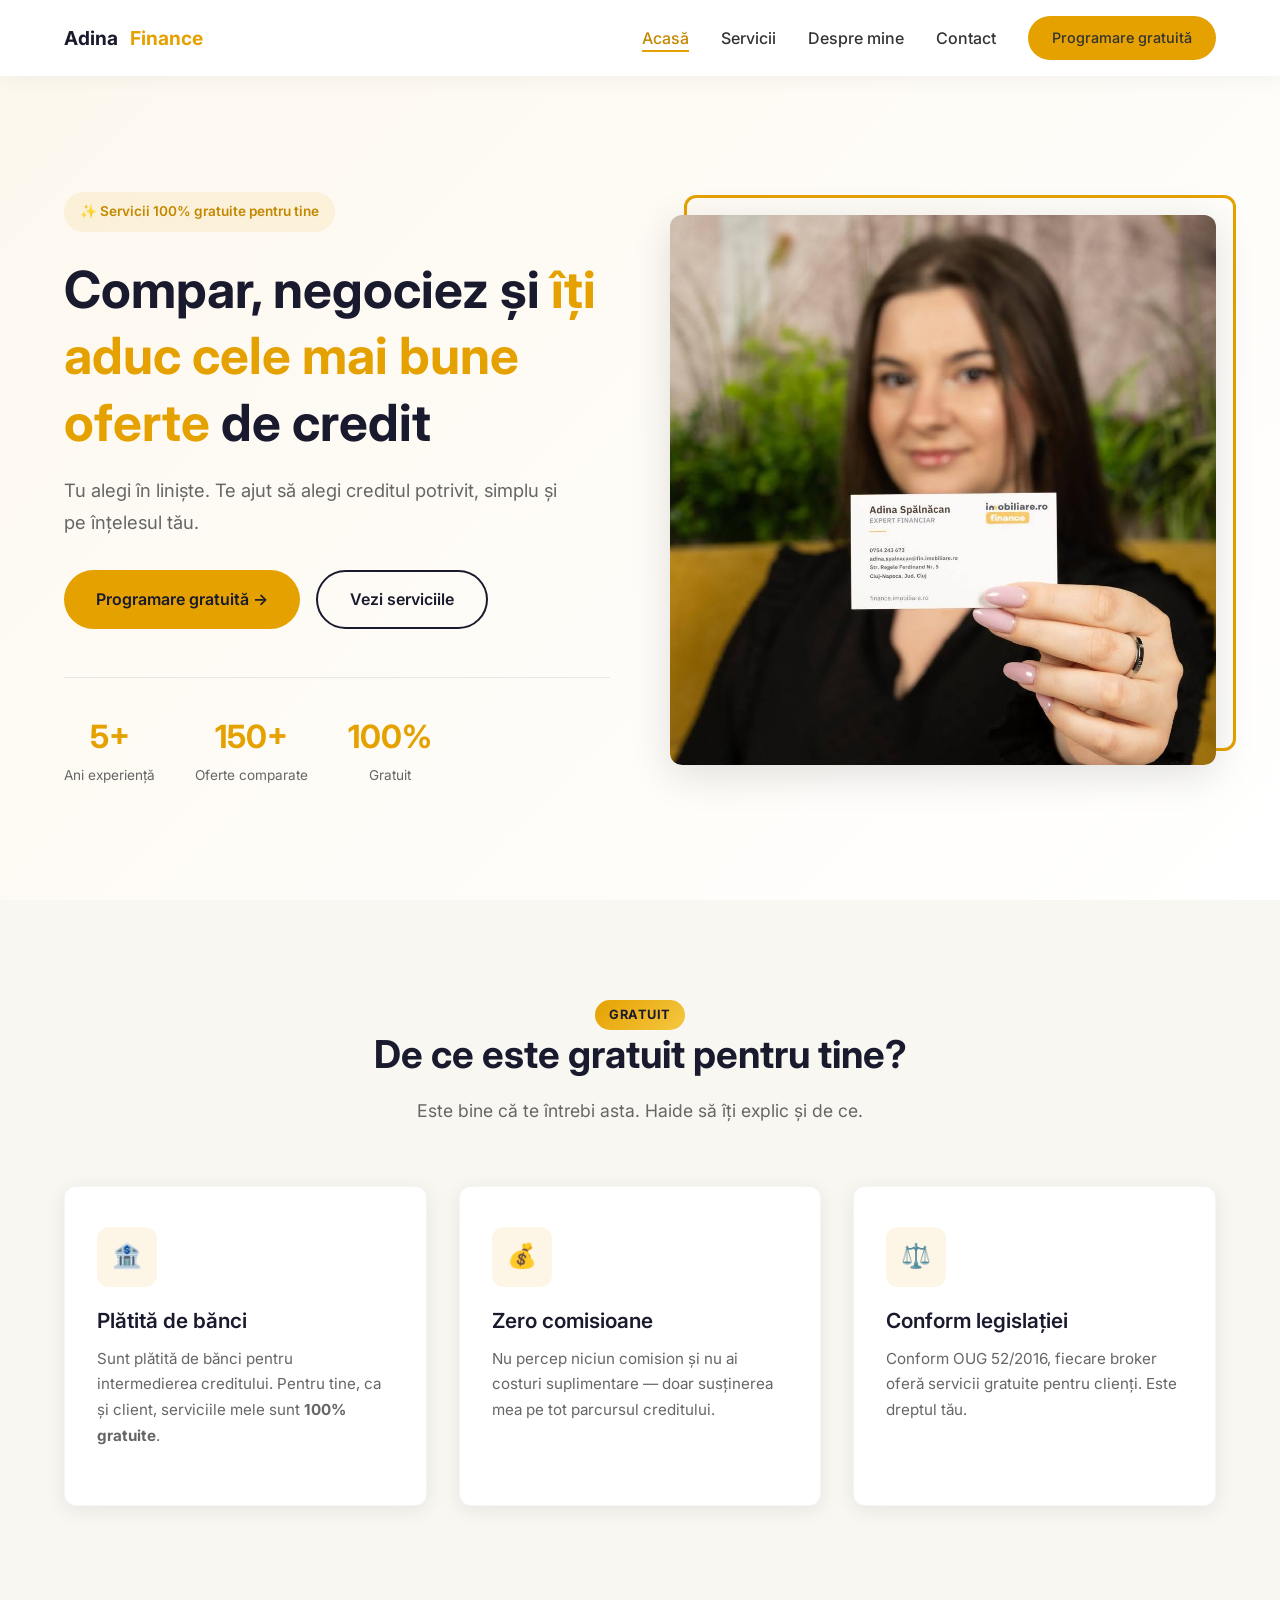
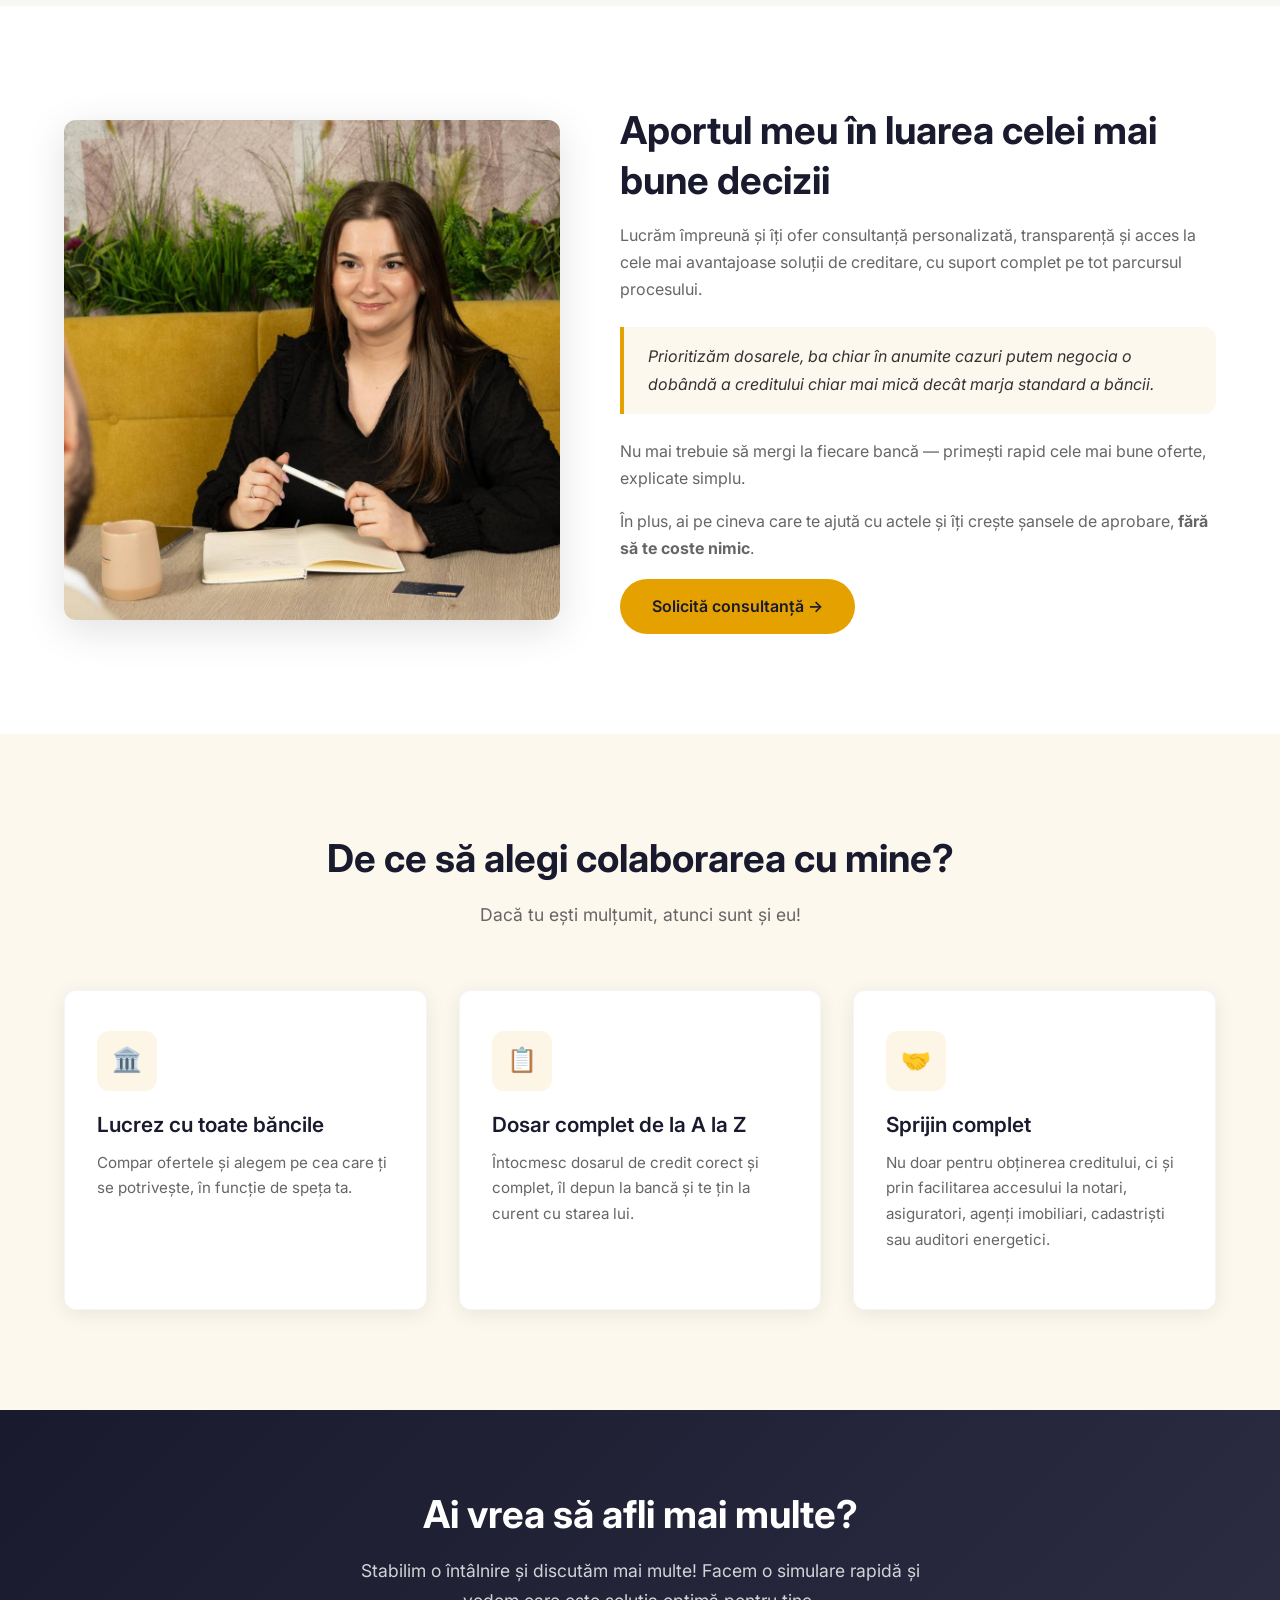
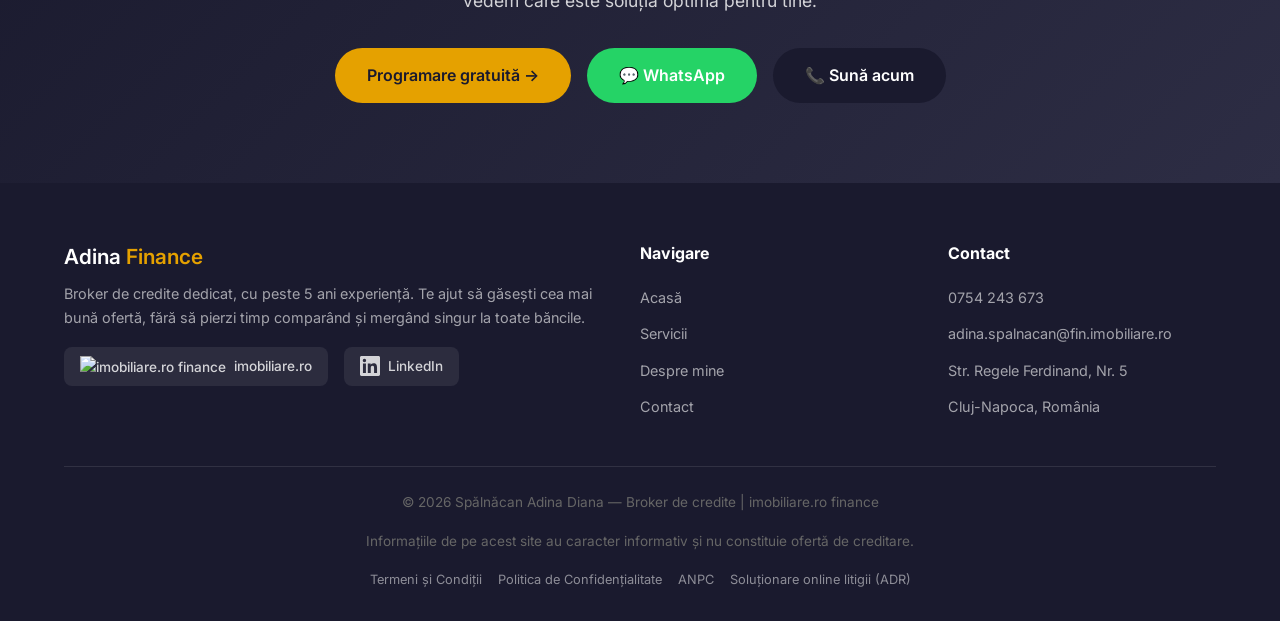
==== index.html @ 86a1103a "Add legal pages, LinkedIn/imobiliare links, ANPC accreditation, update titles" ====
<!DOCTYPE html>
<html lang="ro">
<head>
  <meta charset="UTF-8">
  <meta name="viewport" content="width=device-width, initial-scale=1.0">
  <title>Spălnăcan Adina Diana - Broker Credite</title>
  <meta name="description" content="Broker de credite dedicat în Cluj-Napoca. Compar, negociez și îți aduc cele mai bune oferte de credit - servicii 100% gratuite pentru tine.">
  <link rel="preconnect" href="https://fonts.googleapis.com">
  <link rel="preconnect" href="https://fonts.gstatic.com" crossorigin>
  <link href="https://fonts.googleapis.com/css2?family=Inter:wght@400;500;600;700&display=swap" rel="stylesheet">
  <link rel="stylesheet" href="css/styles.css">
</head>
<body>

  <!-- NAVIGATION -->
  <nav class="navbar">
    <div class="container">
      <a href="index.html" class="nav-logo">
        Adina <span class="logo-accent">Finance</span>
      </a>
      <ul class="nav-links">
        <li><a href="index.html" class="active">Acasă</a></li>
        <li><a href="servicii.html">Servicii</a></li>
        <li><a href="despre.html">Despre mine</a></li>
        <li><a href="contact.html">Contact</a></li>
        <li><a href="contact.html" class="btn btn-primary nav-cta">Programare gratuită</a></li>
      </ul>
      <div class="mobile-toggle" id="mobileToggle">
        <span></span>
        <span></span>
        <span></span>
      </div>
    </div>
  </nav>

  <!-- HERO -->
  <section class="hero">
    <div class="container">
      <div class="hero-content">
        <span class="hero-badge">✨ Servicii 100% gratuite pentru tine</span>
        <h1 class="hero-title">Compar, negociez și <span class="accent">îți aduc cele mai bune oferte</span> de credit</h1>
        <p class="hero-subtitle">Tu alegi în liniște. Te ajut să alegi creditul potrivit, simplu și pe înțelesul tău.</p>
        <div class="hero-buttons">
          <a href="contact.html" class="btn btn-primary">Programare gratuită →</a>
          <a href="servicii.html" class="btn btn-secondary">Vezi serviciile</a>
        </div>
        <div class="hero-stats">
          <div class="stat-item">
            <div class="stat-number">5+</div>
            <div class="stat-label">Ani experiență</div>
          </div>
          <div class="stat-item">
            <div class="stat-number">150+</div>
            <div class="stat-label">Oferte comparate</div>
          </div>
          <div class="stat-item">
            <div class="stat-number">100%</div>
            <div class="stat-label">Gratuit</div>
          </div>
        </div>
      </div>
      <div class="hero-image fade-in">
        <img src="IMG-20260504-WA0003.jpg" alt="Adina Spălnăcan - Broker de credite">
      </div>
    </div>
  </section>

  <!-- DE CE GRATUIT -->
  <section class="section section-light">
    <div class="container">
      <div class="section-header fade-in">
        <span class="free-badge">Gratuit</span>
        <h2>De ce este gratuit pentru tine?</h2>
        <p>Este bine că te întrebi asta. Haide să îți explic și de ce.</p>
      </div>
      <div class="features-grid">
        <div class="feature-card fade-in">
          <div class="feature-icon">🏦</div>
          <h3>Plătită de bănci</h3>
          <p>Sunt plătită de bănci pentru intermedierea creditului. Pentru tine, ca și client, serviciile mele sunt <strong>100% gratuite</strong>.</p>
        </div>
        <div class="feature-card fade-in">
          <div class="feature-icon">💰</div>
          <h3>Zero comisioane</h3>
          <p>Nu percep niciun comision și nu ai costuri suplimentare — doar susținerea mea pe tot parcursul creditului.</p>
        </div>
        <div class="feature-card fade-in">
          <div class="feature-icon">⚖️</div>
          <h3>Conform legislației</h3>
          <p>Conform OUG 52/2016, fiecare broker oferă servicii gratuite pentru clienți. Este dreptul tău.</p>
        </div>
      </div>
    </div>
  </section>

  <!-- APORTUL MEU -->
  <section class="section">
    <div class="container">
      <div class="about-grid">
        <div class="about-image fade-in">
          <img src="IMG-20260504-WA0001.jpg" alt="Consultanță financiară personalizată">
        </div>
        <div class="about-content fade-in">
          <h2>Aportul meu în luarea celei mai bune decizii</h2>
          <p>Lucrăm împreună și îți ofer consultanță personalizată, transparență și acces la cele mai avantajoase soluții de creditare, cu suport complet pe tot parcursul procesului.</p>
          <blockquote>Prioritizăm dosarele, ba chiar în anumite cazuri putem negocia o dobândă a creditului chiar mai mică decât marja standard a băncii.</blockquote>
          <p>Nu mai trebuie să mergi la fiecare bancă — primești rapid cele mai bune oferte, explicate simplu.</p>
          <p>În plus, ai pe cineva care te ajută cu actele și îți crește șansele de aprobare, <strong>fără să te coste nimic</strong>.</p>
          <a href="contact.html" class="btn btn-primary">Solicită consultanță →</a>
        </div>
      </div>
    </div>
  </section>

  <!-- DE CE SĂ MĂ ALEGI -->
  <section class="section section-warm">
    <div class="container">
      <div class="section-header fade-in">
        <h2>De ce să alegi colaborarea cu mine?</h2>
        <p>Dacă tu ești mulțumit, atunci sunt și eu!</p>
      </div>
      <div class="features-grid">
        <div class="feature-card fade-in">
          <div class="feature-icon">🏛️</div>
          <h3>Lucrez cu toate băncile</h3>
          <p>Compar ofertele și alegem pe cea care ți se potrivește, în funcție de speța ta.</p>
        </div>
        <div class="feature-card fade-in">
          <div class="feature-icon">📋</div>
          <h3>Dosar complet de la A la Z</h3>
          <p>Întocmesc dosarul de credit corect și complet, îl depun la bancă și te țin la curent cu starea lui.</p>
        </div>
        <div class="feature-card fade-in">
          <div class="feature-icon">🤝</div>
          <h3>Sprijin complet</h3>
          <p>Nu doar pentru obținerea creditului, ci și prin facilitarea accesului la notari, asiguratori, agenți imobiliari, cadastriști sau auditori energetici.</p>
        </div>
      </div>
    </div>
  </section>

  <!-- CTA -->
  <section class="cta-section">
    <div class="container fade-in">
      <h2>Ai vrea să afli mai multe?</h2>
      <p>Stabilim o întâlnire și discutăm mai multe! Facem o simulare rapidă și vedem care este soluția optimă pentru tine.</p>
      <div class="cta-buttons">
        <a href="contact.html" class="btn btn-primary">Programare gratuită →</a>
        <a href="https://wa.me/40754243673" target="_blank" class="btn btn-whatsapp">💬 WhatsApp</a>
        <a href="tel:+40754243673" class="btn btn-phone">📞 Sună acum</a>
      </div>
    </div>
  </section>

  <!-- FOOTER -->
  <footer class="footer">
    <div class="container">
      <div class="footer-grid">
        <div class="footer-brand">
          <h3>Adina <span class="accent">Finance</span></h3>
          <p>Broker de credite dedicat, cu peste 5 ani experiență. Te ajut să găsești cea mai bună ofertă, fără să pierzi timp comparând și mergând singur la toate băncile.</p>
          <div class="footer-social">
            <a href="https://finance.imobiliare.ro/broker/adina-spalnacan" target="_blank" rel="noopener">
              <img src="https://finance.imobiliare.ro/favicon.ico" alt="imobiliare.ro finance"> imobiliare.ro
            </a>
            <a href="https://www.linkedin.com/in/adina-sp%C4%83ln%C4%83can-6b1149241/" target="_blank" rel="noopener">
              <svg width="20" height="20" viewBox="0 0 24 24" fill="currentColor"><path d="M20.447 20.452h-3.554v-5.569c0-1.328-.027-3.037-1.852-3.037-1.853 0-2.136 1.445-2.136 2.939v5.667H9.351V9h3.414v1.561h.046c.477-.9 1.637-1.85 3.37-1.85 3.601 0 4.267 2.37 4.267 5.455v6.286zM5.337 7.433a2.062 2.062 0 01-2.063-2.065 2.064 2.064 0 112.063 2.065zm1.782 13.019H3.555V9h3.564v11.452zM22.225 0H1.771C.792 0 0 .774 0 1.729v20.542C0 23.227.792 24 1.771 24h20.451C23.2 24 24 23.227 24 22.271V1.729C24 .774 23.2 0 22.222 0h.003z"/></svg>
              LinkedIn
            </a>
          </div>
        </div>
        <div class="footer-links">
          <h4>Navigare</h4>
          <a href="index.html">Acasă</a>
          <a href="servicii.html">Servicii</a>
          <a href="despre.html">Despre mine</a>
          <a href="contact.html">Contact</a>
        </div>
        <div class="footer-links">
          <h4>Contact</h4>
          <a href="tel:+40754243673">0754 243 673</a>
          <a href="mailto:adina.spalnacan@fin.imobiliare.ro">adina.spalnacan@fin.imobiliare.ro</a>
          <a>Str. Regele Ferdinand, Nr. 5</a>
          <a>Cluj-Napoca, România</a>
        </div>
      </div>
      <div class="footer-bottom">
        <p>© 2026 Spălnăcan Adina Diana — Broker de credite | imobiliare.ro finance</p>
        <p style="margin-top: 4px;">Informațiile de pe acest site au caracter informativ și nu constituie ofertă de creditare.</p>
        <div class="footer-legal">
          <a href="termeni-si-conditii.html">Termeni și Condiții</a>
          <a href="politica-confidentialitate.html">Politica de Confidențialitate</a>
          <a href="https://anpc.ro/" target="_blank" rel="noopener">ANPC</a>
          <a href="https://consumer-redress.ec.europa.eu/list-alternative-dispute-resolution-adr-bodies_en" target="_blank" rel="noopener">Soluționare online litigii (ADR)</a>
        </div>
      </div>
    </div>
  </footer>

  <script src="js/script.js"></script>
</body>
</html>
---- css/styles.css ----
/* ===== GLOBAL RESET & VARIABLES ===== */
:root {
  --gold: #E5A100;
  --gold-light: #F5C842;
  --gold-dark: #C48800;
  --dark: #1a1a2e;
  --dark-light: #2d2d44;
  --text: #333333;
  --text-light: #666666;
  --bg: #ffffff;
  --bg-light: #f9f7f2;
  --bg-warm: #fdf8ee;
  --shadow: 0 4px 20px rgba(0, 0, 0, 0.08);
  --shadow-lg: 0 10px 40px rgba(0, 0, 0, 0.12);
  --radius: 12px;
  --transition: all 0.3s ease;
}

* {
  margin: 0;
  padding: 0;
  box-sizing: border-box;
}

html {
  scroll-behavior: smooth;
}

body {
  font-family: 'Inter', -apple-system, BlinkMacSystemFont, 'Segoe UI', sans-serif;
  color: var(--text);
  line-height: 1.7;
  font-size: 16px;
}

img {
  max-width: 100%;
  height: auto;
  display: block;
}

a {
  text-decoration: none;
  color: inherit;
  transition: var(--transition);
}

ul {
  list-style: none;
}

.container {
  max-width: 1200px;
  margin: 0 auto;
  padding: 0 24px;
}

/* ===== TYPOGRAPHY ===== */
h1, h2, h3, h4 {
  color: var(--dark);
  line-height: 1.3;
}

h1 {
  font-size: clamp(2rem, 5vw, 3.2rem);
  font-weight: 700;
}

h2 {
  font-size: clamp(1.6rem, 4vw, 2.4rem);
  font-weight: 700;
  margin-bottom: 1rem;
}

h3 {
  font-size: 1.3rem;
  font-weight: 600;
  margin-bottom: 0.5rem;
}

p {
  margin-bottom: 1rem;
  color: var(--text-light);
}

.accent {
  color: var(--gold);
}

.highlight {
  background: linear-gradient(120deg, rgba(229, 161, 0, 0.15) 0%, rgba(229, 161, 0, 0.05) 100%);
  padding: 2px 8px;
  border-radius: 4px;
  font-weight: 600;
  color: var(--dark);
}

/* ===== BUTTONS ===== */
.btn {
  display: inline-flex;
  align-items: center;
  gap: 8px;
  padding: 14px 32px;
  border-radius: 50px;
  font-weight: 600;
  font-size: 1rem;
  cursor: pointer;
  border: none;
  transition: var(--transition);
}

.btn-primary {
  background: var(--gold);
  color: var(--dark);
}

.btn-primary:hover {
  background: var(--gold-light);
  transform: translateY(-2px);
  box-shadow: 0 8px 25px rgba(229, 161, 0, 0.35);
}

.btn-secondary {
  background: transparent;
  color: var(--dark);
  border: 2px solid var(--dark);
}

.btn-secondary:hover {
  background: var(--dark);
  color: #fff;
  transform: translateY(-2px);
}

.btn-whatsapp {
  background: #25D366;
  color: #fff;
}

.btn-whatsapp:hover {
  background: #20bd5a;
  transform: translateY(-2px);
  box-shadow: 0 8px 25px rgba(37, 211, 102, 0.35);
}

.btn-phone {
  background: var(--dark);
  color: #fff;
}

.btn-phone:hover {
  background: var(--dark-light);
  transform: translateY(-2px);
}

/* ===== NAVIGATION ===== */
.navbar {
  position: fixed;
  top: 0;
  left: 0;
  right: 0;
  z-index: 1000;
  background: rgba(255, 255, 255, 0.95);
  backdrop-filter: blur(10px);
  box-shadow: 0 2px 20px rgba(0, 0, 0, 0.05);
  padding: 16px 0;
  transition: var(--transition);
}

.navbar .container {
  display: flex;
  align-items: center;
  justify-content: space-between;
}

.nav-logo {
  display: flex;
  align-items: center;
  gap: 12px;
  font-weight: 700;
  font-size: 1.2rem;
  color: var(--dark);
}

.nav-logo .logo-accent {
  color: var(--gold);
}

.nav-links {
  display: flex;
  align-items: center;
  gap: 32px;
}

.nav-links a {
  font-weight: 500;
  color: var(--text);
  position: relative;
}

.nav-links a::after {
  content: '';
  position: absolute;
  bottom: -4px;
  left: 0;
  width: 0;
  height: 2px;
  background: var(--gold);
  transition: var(--transition);
}

.nav-links a:hover::after,
.nav-links a.active::after {
  width: 100%;
}

.nav-links a:hover,
.nav-links a.active {
  color: var(--gold-dark);
}

.nav-cta {
  padding: 10px 24px !important;
  font-size: 0.9rem !important;
}

.mobile-toggle {
  display: none;
  flex-direction: column;
  gap: 5px;
  cursor: pointer;
  padding: 5px;
}

.mobile-toggle span {
  width: 25px;
  height: 3px;
  background: var(--dark);
  border-radius: 2px;
  transition: var(--transition);
}

/* ===== HERO SECTION ===== */
.hero {
  min-height: 100vh;
  display: flex;
  align-items: center;
  padding-top: 80px;
  background: linear-gradient(135deg, var(--bg-warm) 0%, var(--bg) 100%);
  overflow: hidden;
}

.hero .container {
  display: grid;
  grid-template-columns: 1fr 1fr;
  gap: 60px;
  align-items: center;
}

.hero-content {
  padding: 40px 0;
}

.hero-badge {
  display: inline-flex;
  align-items: center;
  gap: 8px;
  background: rgba(229, 161, 0, 0.1);
  color: var(--gold-dark);
  padding: 8px 16px;
  border-radius: 50px;
  font-size: 0.85rem;
  font-weight: 600;
  margin-bottom: 24px;
}

.hero-title {
  margin-bottom: 20px;
}

.hero-subtitle {
  font-size: 1.15rem;
  color: var(--text-light);
  margin-bottom: 32px;
  max-width: 500px;
}

.hero-buttons {
  display: flex;
  gap: 16px;
  flex-wrap: wrap;
}

.hero-stats {
  display: flex;
  gap: 40px;
  margin-top: 48px;
  padding-top: 32px;
  border-top: 1px solid rgba(0, 0, 0, 0.08);
}

.stat-item {
  text-align: center;
}

.stat-number {
  font-size: 2rem;
  font-weight: 700;
  color: var(--gold);
}

.stat-label {
  font-size: 0.85rem;
  color: var(--text-light);
}

.hero-image {
  position: relative;
}

.hero-image img {
  border-radius: var(--radius);
  box-shadow: var(--shadow-lg);
  width: 100%;
  height: 550px;
  object-fit: cover;
  object-position: top;
}

.hero-image::before {
  content: '';
  position: absolute;
  top: -20px;
  right: -20px;
  width: 100%;
  height: 100%;
  border: 3px solid var(--gold);
  border-radius: var(--radius);
  z-index: -1;
}

/* ===== SECTIONS ===== */
.section {
  padding: 100px 0;
}

.section-light {
  background: var(--bg-light);
}

.section-warm {
  background: var(--bg-warm);
}

.section-header {
  text-align: center;
  max-width: 700px;
  margin: 0 auto 60px;
}

.section-header p {
  font-size: 1.1rem;
}

/* ===== FEATURES/BENEFITS GRID ===== */
.features-grid {
  display: grid;
  grid-template-columns: repeat(auto-fit, minmax(320px, 1fr));
  gap: 32px;
}

.feature-card {
  background: #fff;
  padding: 40px 32px;
  border-radius: var(--radius);
  box-shadow: var(--shadow);
  transition: var(--transition);
  border: 1px solid rgba(0, 0, 0, 0.04);
}

.feature-card:hover {
  transform: translateY(-4px);
  box-shadow: var(--shadow-lg);
}

.feature-icon {
  width: 60px;
  height: 60px;
  background: rgba(229, 161, 0, 0.1);
  border-radius: 12px;
  display: flex;
  align-items: center;
  justify-content: center;
  margin-bottom: 20px;
  font-size: 1.5rem;
}

.feature-card h3 {
  color: var(--dark);
  margin-bottom: 12px;
}

.feature-card p {
  font-size: 0.95rem;
}

/* ===== SERVICES ===== */
.service-block {
  display: grid;
  grid-template-columns: 1fr 1fr;
  gap: 60px;
  align-items: center;
  margin-bottom: 80px;
}

.service-block:nth-child(even) {
  direction: rtl;
}

.service-block:nth-child(even) > * {
  direction: ltr;
}

.service-content {
  padding: 20px 0;
}

.service-content h2 {
  position: relative;
  padding-bottom: 16px;
}

.service-content h2::after {
  content: '';
  position: absolute;
  bottom: 0;
  left: 0;
  width: 60px;
  height: 3px;
  background: var(--gold);
  border-radius: 2px;
}

.service-list {
  margin: 24px 0;
}

.service-list li {
  padding: 8px 0;
  padding-left: 28px;
  position: relative;
  color: var(--text-light);
}

.service-list li::before {
  content: '✓';
  position: absolute;
  left: 0;
  color: var(--gold);
  font-weight: 700;
}

.service-image img {
  border-radius: var(--radius);
  box-shadow: var(--shadow);
  width: 100%;
  height: 400px;
  object-fit: cover;
}

/* ===== ABOUT ===== */
.about-grid {
  display: grid;
  grid-template-columns: 1fr 1.2fr;
  gap: 60px;
  align-items: center;
}

.about-image img {
  border-radius: var(--radius);
  box-shadow: var(--shadow-lg);
  width: 100%;
  height: 500px;
  object-fit: cover;
  object-position: top;
}

.about-content blockquote {
  border-left: 4px solid var(--gold);
  padding: 16px 24px;
  margin: 24px 0;
  background: var(--bg-warm);
  border-radius: 0 var(--radius) var(--radius) 0;
  font-style: italic;
  color: var(--text);
}

/* ===== CTA SECTION ===== */
.cta-section {
  background: linear-gradient(135deg, var(--dark) 0%, var(--dark-light) 100%);
  padding: 80px 0;
  text-align: center;
  color: #fff;
}

.cta-section h2 {
  color: #fff;
  margin-bottom: 16px;
}

.cta-section p {
  color: rgba(255, 255, 255, 0.8);
  font-size: 1.1rem;
  max-width: 600px;
  margin: 0 auto 32px;
}

.cta-buttons {
  display: flex;
  gap: 16px;
  justify-content: center;
  flex-wrap: wrap;
}

/* ===== CONTACT ===== */
.contact-grid {
  display: grid;
  grid-template-columns: 1fr 1fr;
  gap: 60px;
}

.contact-form {
  background: #fff;
  padding: 40px;
  border-radius: var(--radius);
  box-shadow: var(--shadow);
}

.form-group {
  margin-bottom: 20px;
}

.form-group label {
  display: block;
  font-weight: 500;
  margin-bottom: 8px;
  color: var(--dark);
  font-size: 0.9rem;
}

.form-group input,
.form-group textarea,
.form-group select {
  width: 100%;
  padding: 14px 16px;
  border: 2px solid #e8e8e8;
  border-radius: 8px;
  font-size: 1rem;
  font-family: inherit;
  transition: var(--transition);
  background: var(--bg-light);
}

.form-group input:focus,
.form-group textarea:focus,
.form-group select:focus {
  outline: none;
  border-color: var(--gold);
  background: #fff;
  box-shadow: 0 0 0 4px rgba(229, 161, 0, 0.1);
}

.form-group textarea {
  min-height: 120px;
  resize: vertical;
}

.contact-info {
  display: flex;
  flex-direction: column;
  gap: 24px;
}

.contact-card {
  background: #fff;
  padding: 24px;
  border-radius: var(--radius);
  box-shadow: var(--shadow);
  display: flex;
  align-items: flex-start;
  gap: 16px;
}

.contact-card-icon {
  width: 48px;
  height: 48px;
  background: rgba(229, 161, 0, 0.1);
  border-radius: 10px;
  display: flex;
  align-items: center;
  justify-content: center;
  font-size: 1.2rem;
  flex-shrink: 0;
}

.contact-card h4 {
  margin-bottom: 4px;
  font-size: 1rem;
}

.contact-card p {
  font-size: 0.9rem;
  margin-bottom: 0;
}

.map-container {
  border-radius: var(--radius);
  overflow: hidden;
  box-shadow: var(--shadow);
  margin-top: 24px;
}

.map-container iframe {
  width: 100%;
  height: 250px;
  border: none;
}

/* ===== FOOTER ===== */
.footer {
  background: var(--dark);
  color: rgba(255, 255, 255, 0.7);
  padding: 60px 0 30px;
}

.footer-grid {
  display: grid;
  grid-template-columns: 2fr 1fr 1fr;
  gap: 40px;
  margin-bottom: 40px;
}

.footer-brand h3 {
  color: #fff;
  margin-bottom: 12px;
  font-size: 1.3rem;
}

.footer-brand p {
  color: rgba(255, 255, 255, 0.6);
  font-size: 0.9rem;
}

.footer-links h4 {
  color: #fff;
  margin-bottom: 16px;
  font-size: 1rem;
}

.footer-links a {
  display: block;
  padding: 6px 0;
  color: rgba(255, 255, 255, 0.6);
  font-size: 0.9rem;
}

.footer-links a:hover {
  color: var(--gold);
}

.footer-bottom {
  border-top: 1px solid rgba(255, 255, 255, 0.1);
  padding-top: 24px;
  text-align: center;
  font-size: 0.85rem;
  color: rgba(255, 255, 255, 0.5);
}

.footer-social {
  display: flex;
  gap: 16px;
  margin-top: 16px;
}

.footer-social a {
  display: inline-flex;
  align-items: center;
  gap: 8px;
  padding: 8px 16px;
  border-radius: 8px;
  background: rgba(255, 255, 255, 0.08);
  color: rgba(255, 255, 255, 0.8);
  font-size: 0.85rem;
  font-weight: 500;
  transition: var(--transition);
}

.footer-social a:hover {
  background: rgba(255, 255, 255, 0.15);
  color: #fff;
}

.footer-social img {
  height: 20px;
  width: auto;
}

.footer-legal {
  display: flex;
  gap: 16px;
  justify-content: center;
  flex-wrap: wrap;
  margin-top: 12px;
}

.footer-legal a {
  color: rgba(255, 255, 255, 0.5);
  font-size: 0.8rem;
  transition: var(--transition);
}

.footer-legal a:hover {
  color: var(--gold);
}

/* ===== LEGAL PAGES ===== */
.legal-content {
  max-width: 800px;
  margin: 0 auto;
}

.legal-content h2 {
  margin-top: 40px;
  margin-bottom: 16px;
  font-size: 1.3rem;
}

.legal-content p,
.legal-content li {
  color: var(--text-light);
  font-size: 0.95rem;
  line-height: 1.8;
}

.legal-content ul {
  padding-left: 24px;
  margin-bottom: 16px;
}

.legal-content ul li {
  list-style: disc;
  padding: 4px 0;
}

.legal-content a {
  color: var(--gold-dark);
  font-weight: 500;
}

.legal-content a:hover {
  color: var(--gold);
}

/* ===== PAGE HEADER ===== */
.page-header {
  padding: 140px 0 60px;
  background: linear-gradient(135deg, var(--bg-warm) 0%, var(--bg) 100%);
  text-align: center;
}

.page-header p {
  font-size: 1.1rem;
  max-width: 600px;
  margin: 0 auto;
}

/* ===== RESPONSIVE ===== */
@media (max-width: 992px) {
  .hero .container {
    grid-template-columns: 1fr;
    gap: 40px;
  }

  .hero-image {
    order: -1;
    max-width: 500px;
    margin: 0 auto;
  }

  .hero-image::before {
    display: none;
  }

  .service-block {
    grid-template-columns: 1fr;
    gap: 32px;
  }

  .service-block:nth-child(even) {
    direction: ltr;
  }

  .about-grid {
    grid-template-columns: 1fr;
    gap: 40px;
  }

  .contact-grid {
    grid-template-columns: 1fr;
  }

  .footer-grid {
    grid-template-columns: 1fr;
    gap: 30px;
  }
}

@media (max-width: 768px) {
  .nav-links {
    position: fixed;
    top: 0;
    right: -100%;
    width: 280px;
    height: 100vh;
    background: #fff;
    flex-direction: column;
    padding: 80px 40px;
    gap: 24px;
    box-shadow: var(--shadow-lg);
    transition: var(--transition);
  }

  .nav-links.active {
    right: 0;
  }

  .mobile-toggle {
    display: flex;
  }

  .hero-stats {
    gap: 24px;
  }

  .hero-buttons {
    flex-direction: column;
    align-items: flex-start;
  }

  .features-grid {
    grid-template-columns: 1fr;
  }

  .cta-buttons {
    flex-direction: column;
    align-items: center;
  }

  .section {
    padding: 60px 0;
  }
}

/* ===== ANIMATIONS ===== */
.fade-in {
  opacity: 0;
  transform: translateY(20px);
  transition: opacity 0.6s ease, transform 0.6s ease;
}

.fade-in.visible {
  opacity: 1;
  transform: translateY(0);
}

/* ===== FREE BADGE ===== */
.free-badge {
  display: inline-block;
  background: linear-gradient(135deg, var(--gold) 0%, var(--gold-light) 100%);
  color: var(--dark);
  padding: 4px 14px;
  border-radius: 50px;
  font-size: 0.8rem;
  font-weight: 700;
  text-transform: uppercase;
  letter-spacing: 0.5px;
}
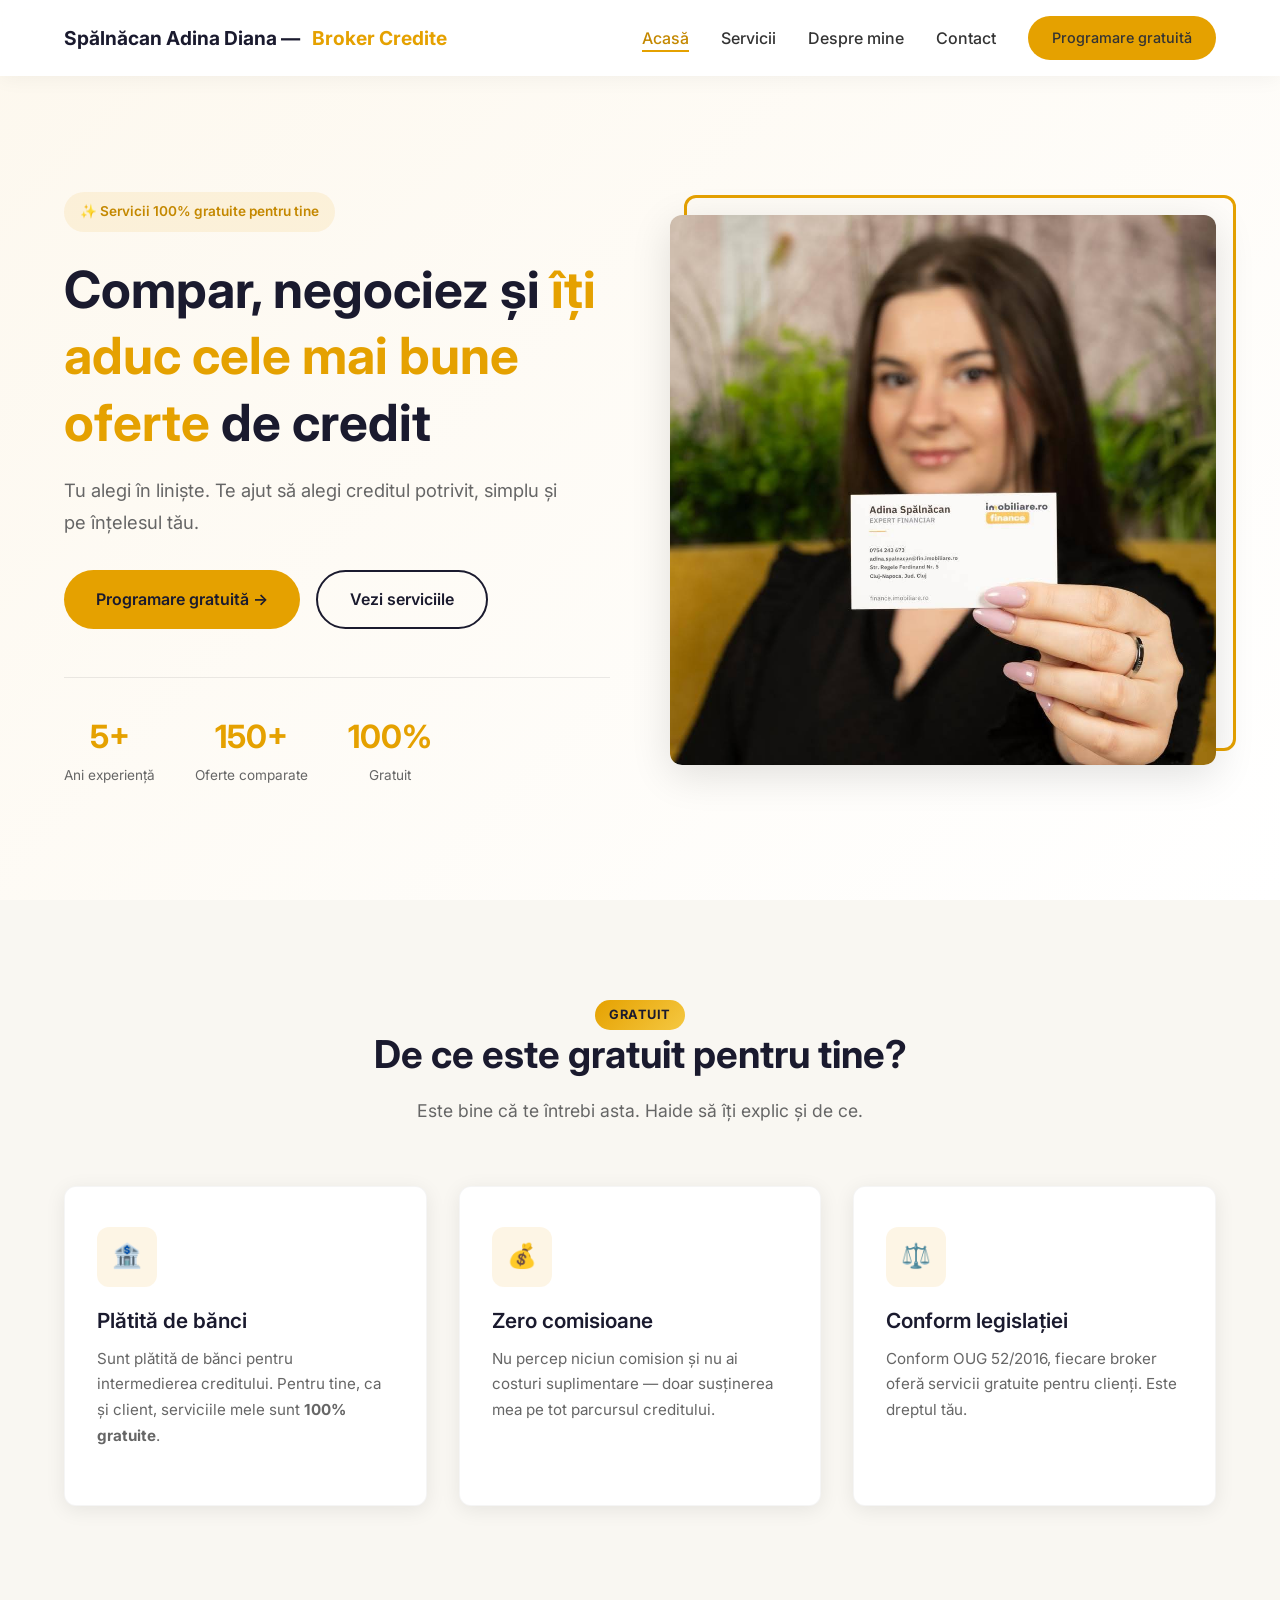
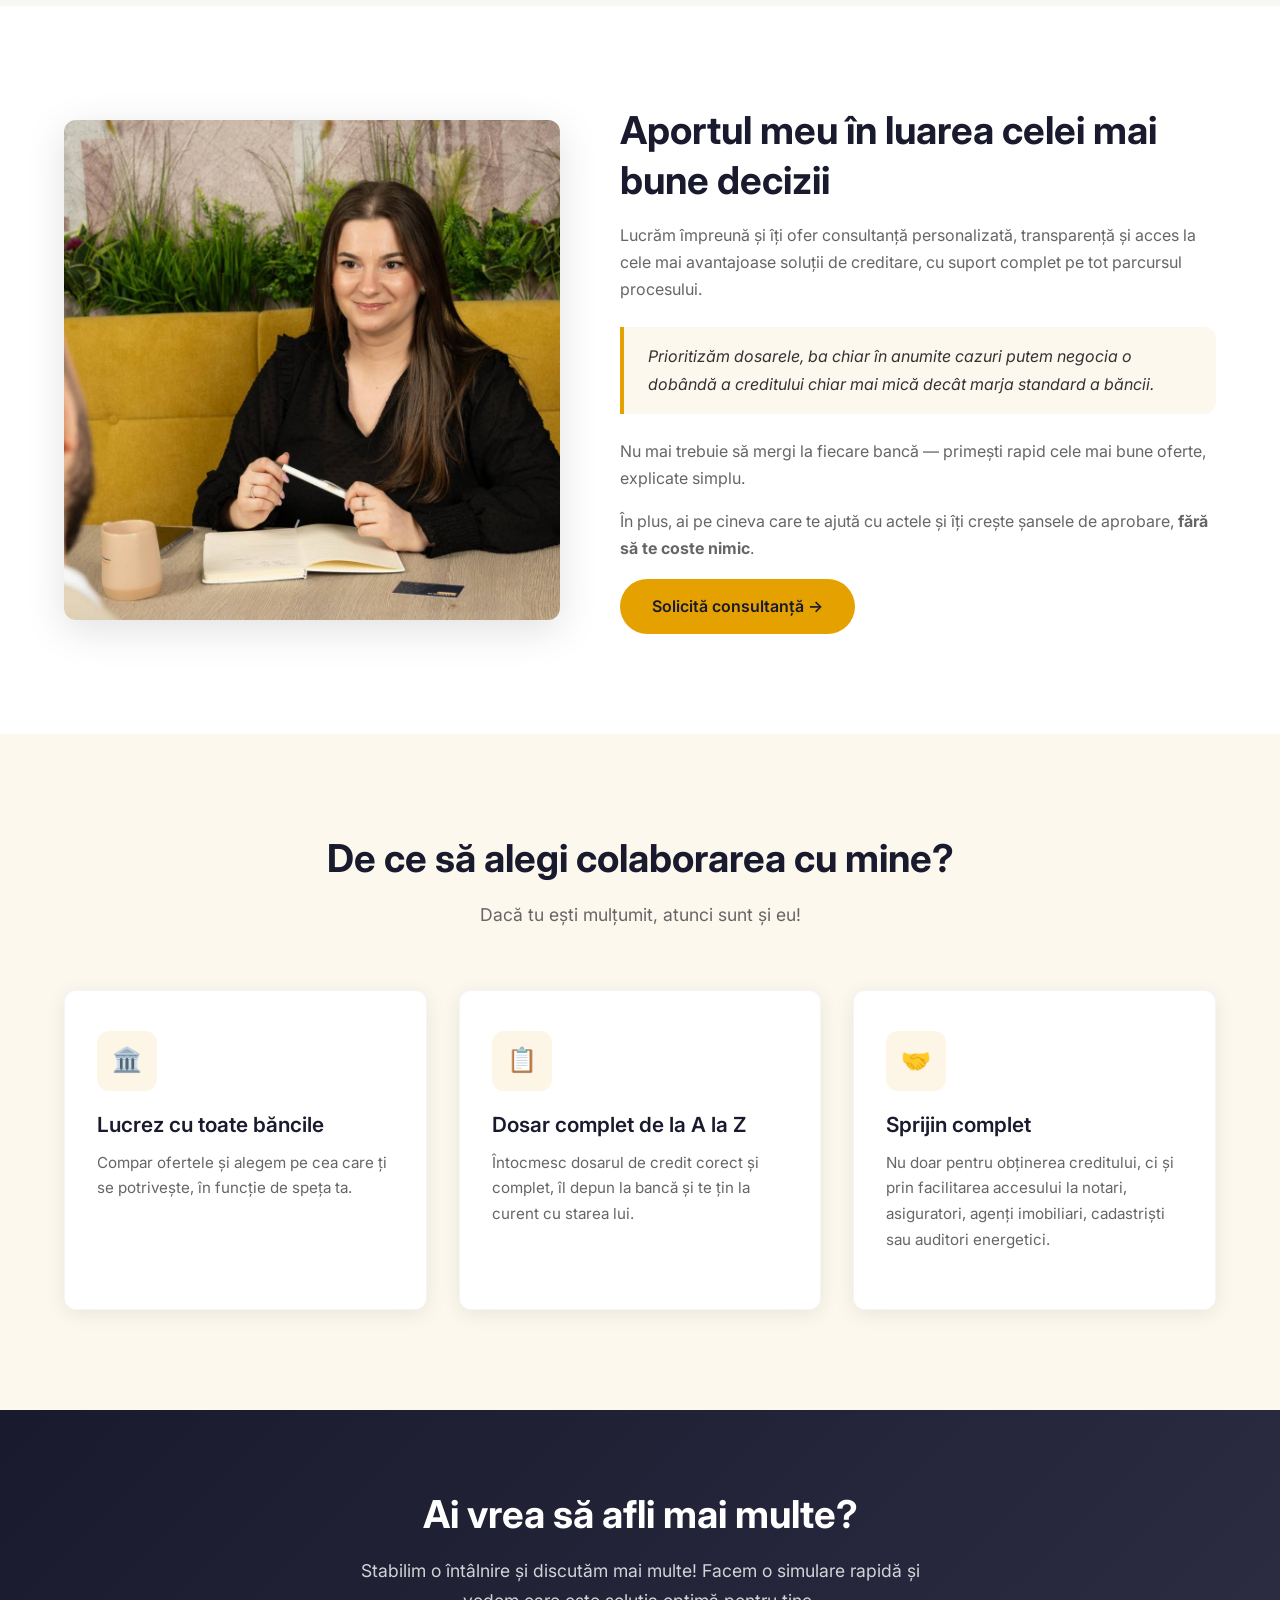
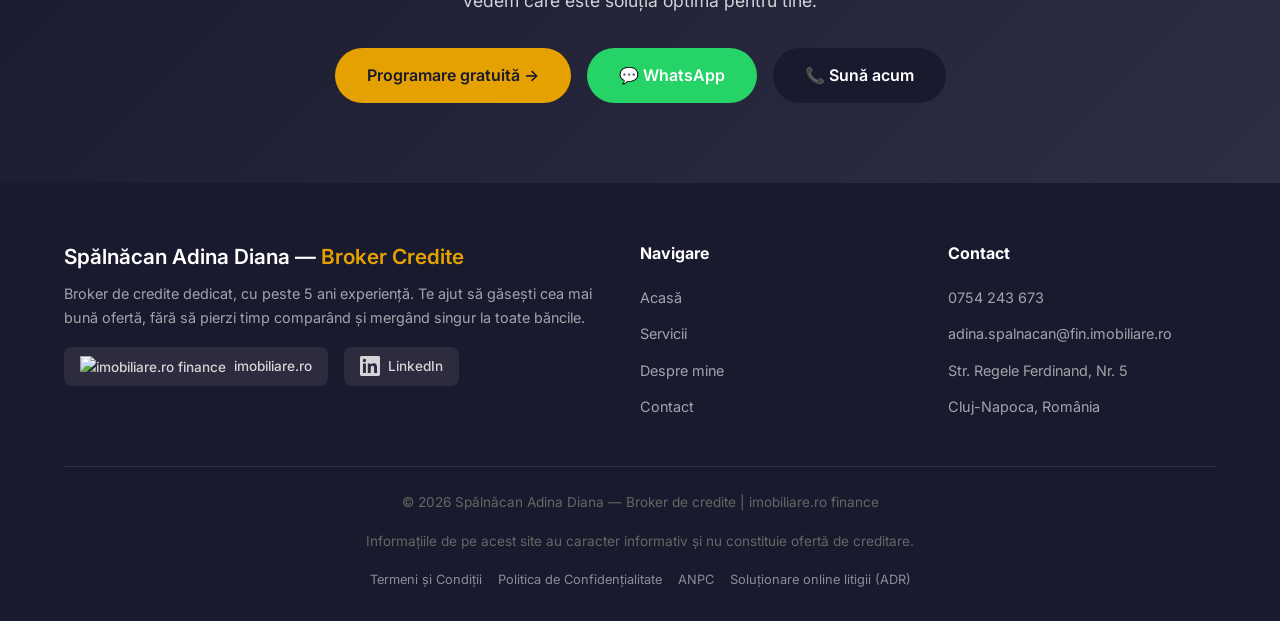
==== commit 51323fc6: "Update nav and footer brand to Spalnacan Adina Diana - Broker Credite" ====
--- a/index.html
+++ b/index.html
@@ -16,7 +16,7 @@
   <nav class="navbar">
     <div class="container">
       <a href="index.html" class="nav-logo">
-        Adina <span class="logo-accent">Finance</span>
+        Spălnăcan Adina Diana — <span class="logo-accent">Broker Credite</span>
       </a>
       <ul class="nav-links">
         <li><a href="index.html" class="active">Acasă</a></li>
@@ -157,7 +157,7 @@
     <div class="container">
       <div class="footer-grid">
         <div class="footer-brand">
-          <h3>Adina <span class="accent">Finance</span></h3>
+          <h3>Spălnăcan Adina Diana — <span class="accent">Broker Credite</span></h3>
           <p>Broker de credite dedicat, cu peste 5 ani experiență. Te ajut să găsești cea mai bună ofertă, fără să pierzi timp comparând și mergând singur la toate băncile.</p>
           <div class="footer-social">
             <a href="https://finance.imobiliare.ro/broker/adina-spalnacan" target="_blank" rel="noopener">
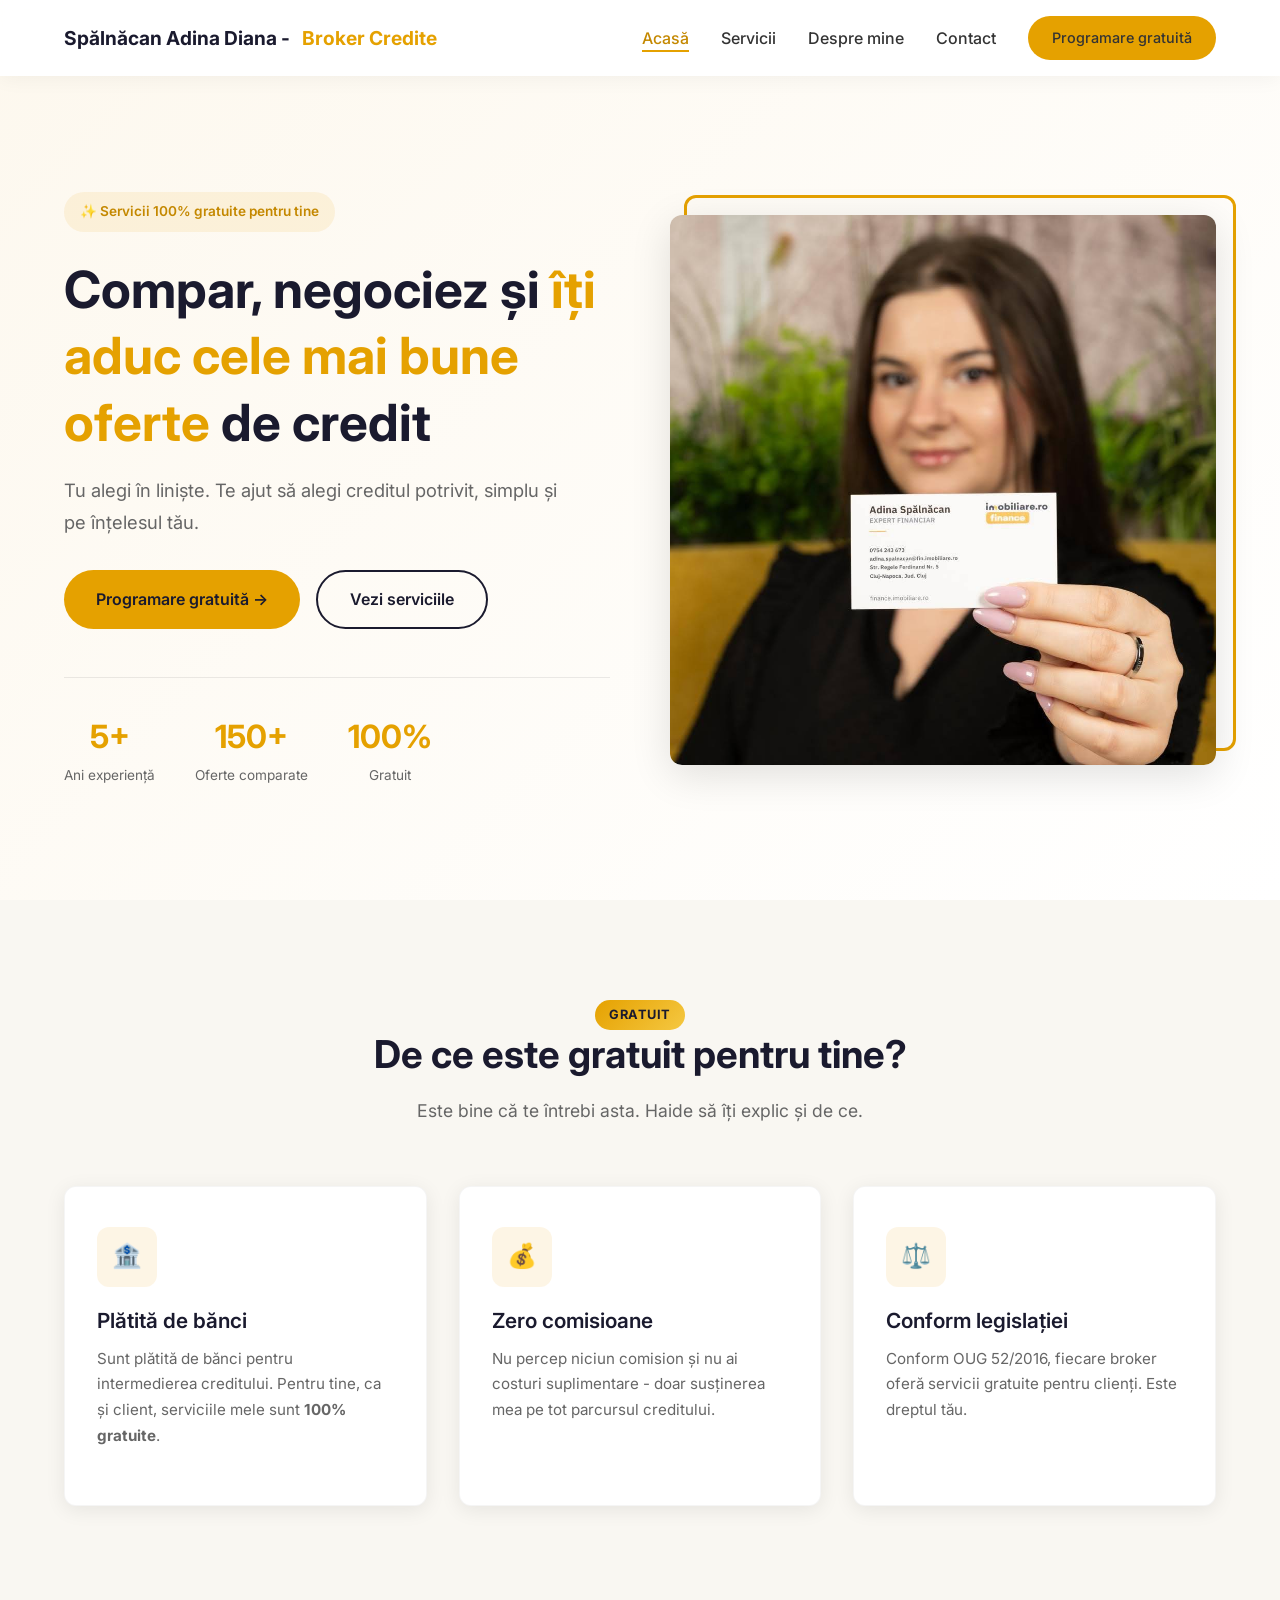
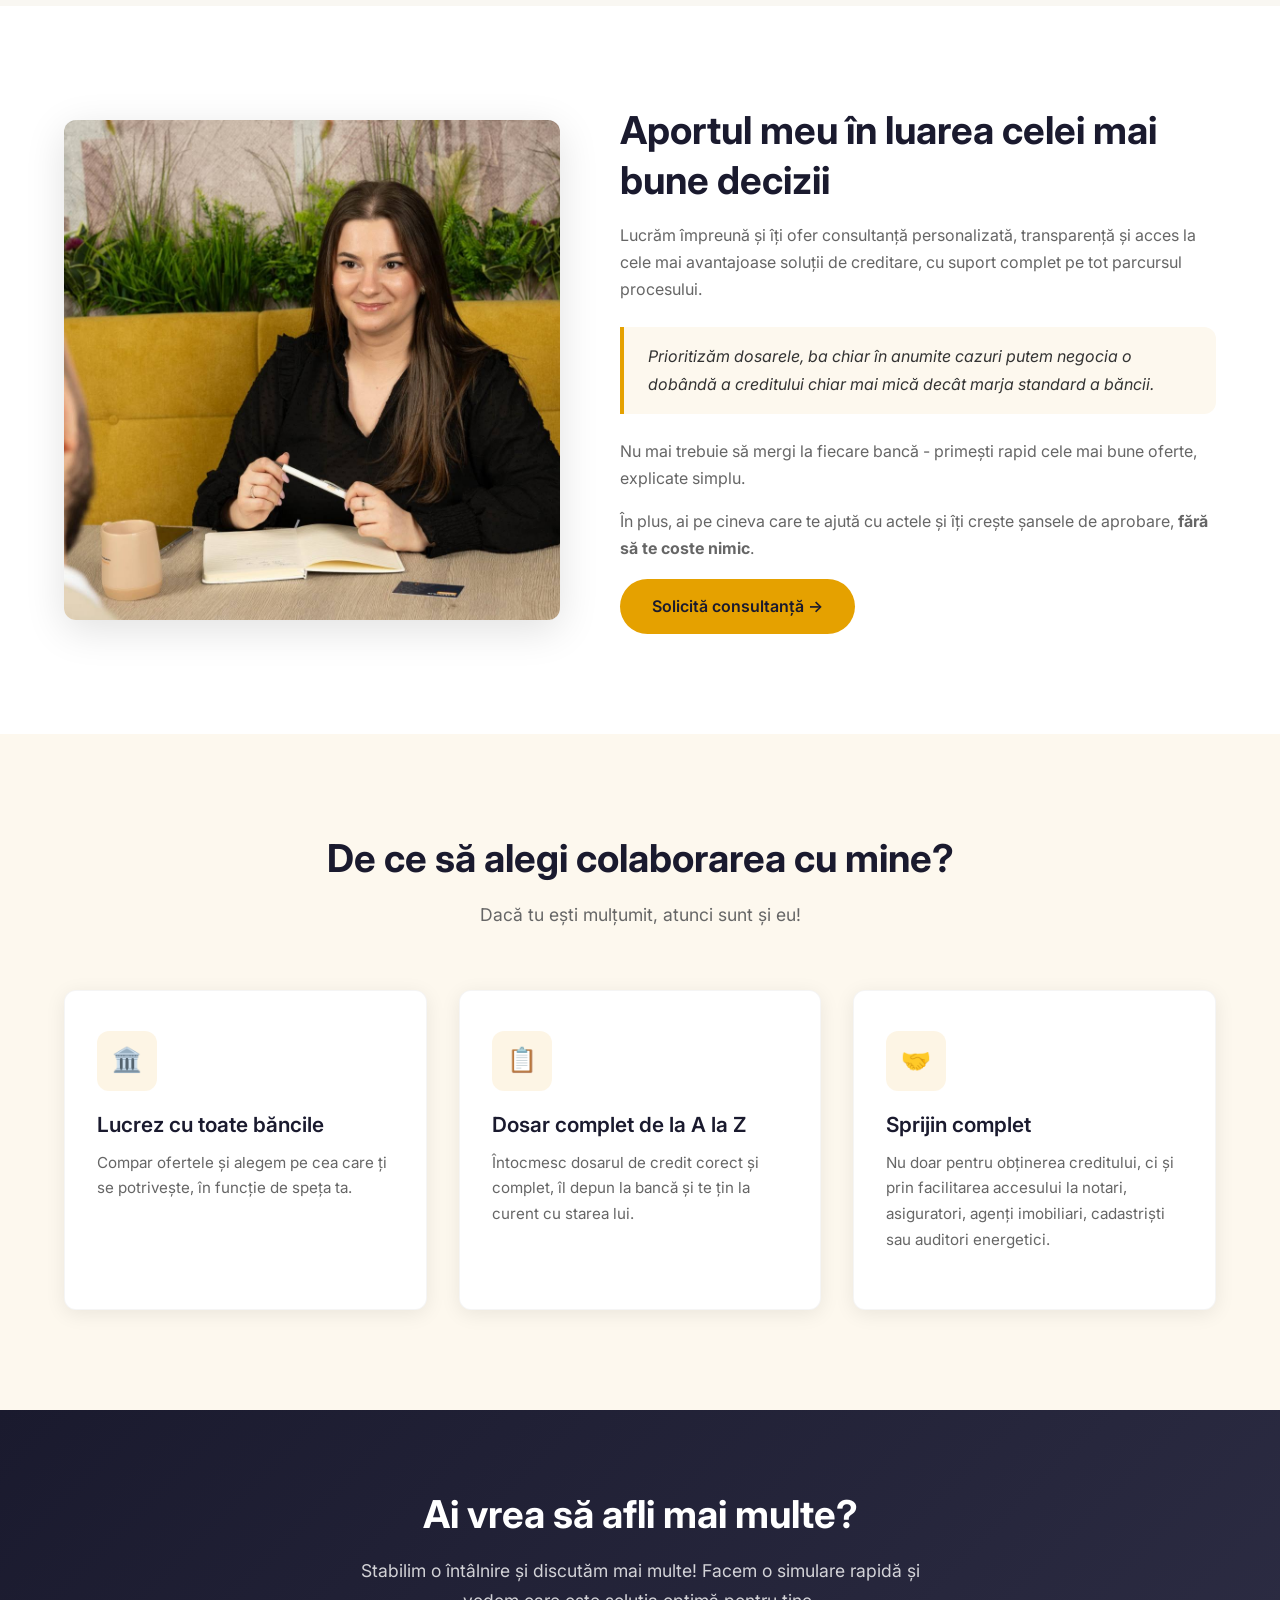
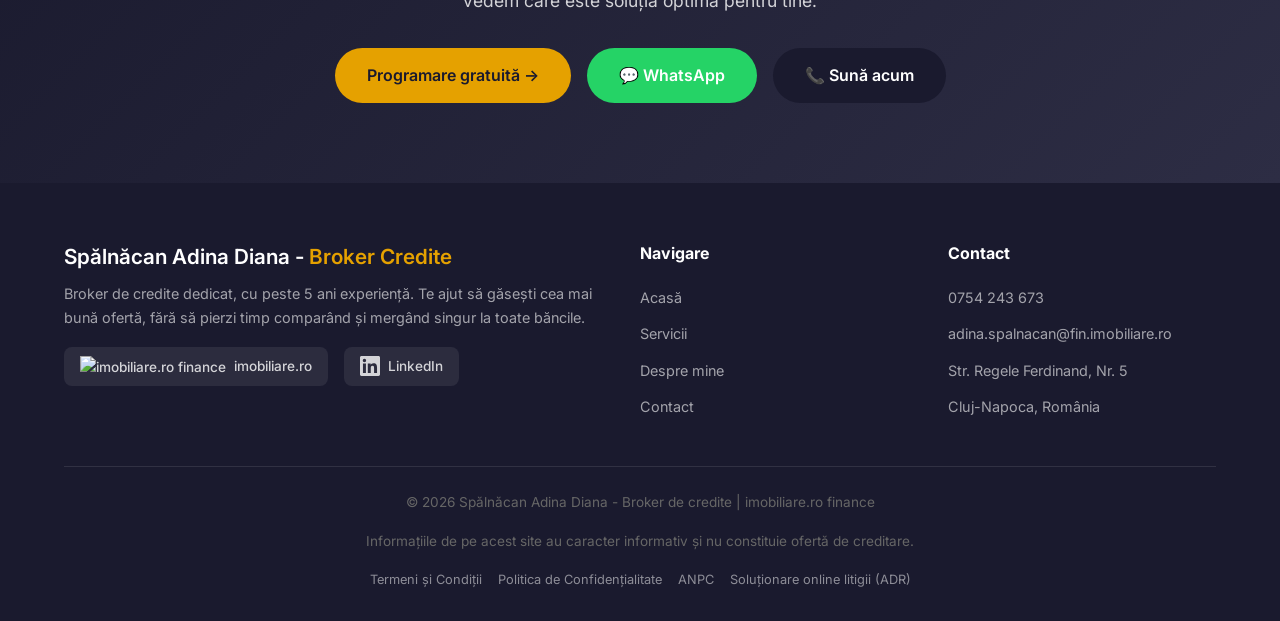
==== commit ebbbc643: "Replace em dashes with hyphens across all pages" ====
--- a/index.html
+++ b/index.html
@@ -16,7 +16,7 @@
   <nav class="navbar">
     <div class="container">
       <a href="index.html" class="nav-logo">
-        Spălnăcan Adina Diana — <span class="logo-accent">Broker Credite</span>
+        Spălnăcan Adina Diana - <span class="logo-accent">Broker Credite</span>
       </a>
       <ul class="nav-links">
         <li><a href="index.html" class="active">Acasă</a></li>
@@ -82,7 +82,7 @@
         <div class="feature-card fade-in">
           <div class="feature-icon">💰</div>
           <h3>Zero comisioane</h3>
-          <p>Nu percep niciun comision și nu ai costuri suplimentare — doar susținerea mea pe tot parcursul creditului.</p>
+          <p>Nu percep niciun comision și nu ai costuri suplimentare - doar susținerea mea pe tot parcursul creditului.</p>
         </div>
         <div class="feature-card fade-in">
           <div class="feature-icon">⚖️</div>
@@ -104,7 +104,7 @@
           <h2>Aportul meu în luarea celei mai bune decizii</h2>
           <p>Lucrăm împreună și îți ofer consultanță personalizată, transparență și acces la cele mai avantajoase soluții de creditare, cu suport complet pe tot parcursul procesului.</p>
           <blockquote>Prioritizăm dosarele, ba chiar în anumite cazuri putem negocia o dobândă a creditului chiar mai mică decât marja standard a băncii.</blockquote>
-          <p>Nu mai trebuie să mergi la fiecare bancă — primești rapid cele mai bune oferte, explicate simplu.</p>
+          <p>Nu mai trebuie să mergi la fiecare bancă - primești rapid cele mai bune oferte, explicate simplu.</p>
           <p>În plus, ai pe cineva care te ajută cu actele și îți crește șansele de aprobare, <strong>fără să te coste nimic</strong>.</p>
           <a href="contact.html" class="btn btn-primary">Solicită consultanță →</a>
         </div>
@@ -157,7 +157,7 @@
     <div class="container">
       <div class="footer-grid">
         <div class="footer-brand">
-          <h3>Spălnăcan Adina Diana — <span class="accent">Broker Credite</span></h3>
+          <h3>Spălnăcan Adina Diana - <span class="accent">Broker Credite</span></h3>
           <p>Broker de credite dedicat, cu peste 5 ani experiență. Te ajut să găsești cea mai bună ofertă, fără să pierzi timp comparând și mergând singur la toate băncile.</p>
           <div class="footer-social">
             <a href="https://finance.imobiliare.ro/broker/adina-spalnacan" target="_blank" rel="noopener">
@@ -185,7 +185,7 @@
         </div>
       </div>
       <div class="footer-bottom">
-        <p>© 2026 Spălnăcan Adina Diana — Broker de credite | imobiliare.ro finance</p>
+        <p>© 2026 Spălnăcan Adina Diana - Broker de credite | imobiliare.ro finance</p>
         <p style="margin-top: 4px;">Informațiile de pe acest site au caracter informativ și nu constituie ofertă de creditare.</p>
         <div class="footer-legal">
           <a href="termeni-si-conditii.html">Termeni și Condiții</a>
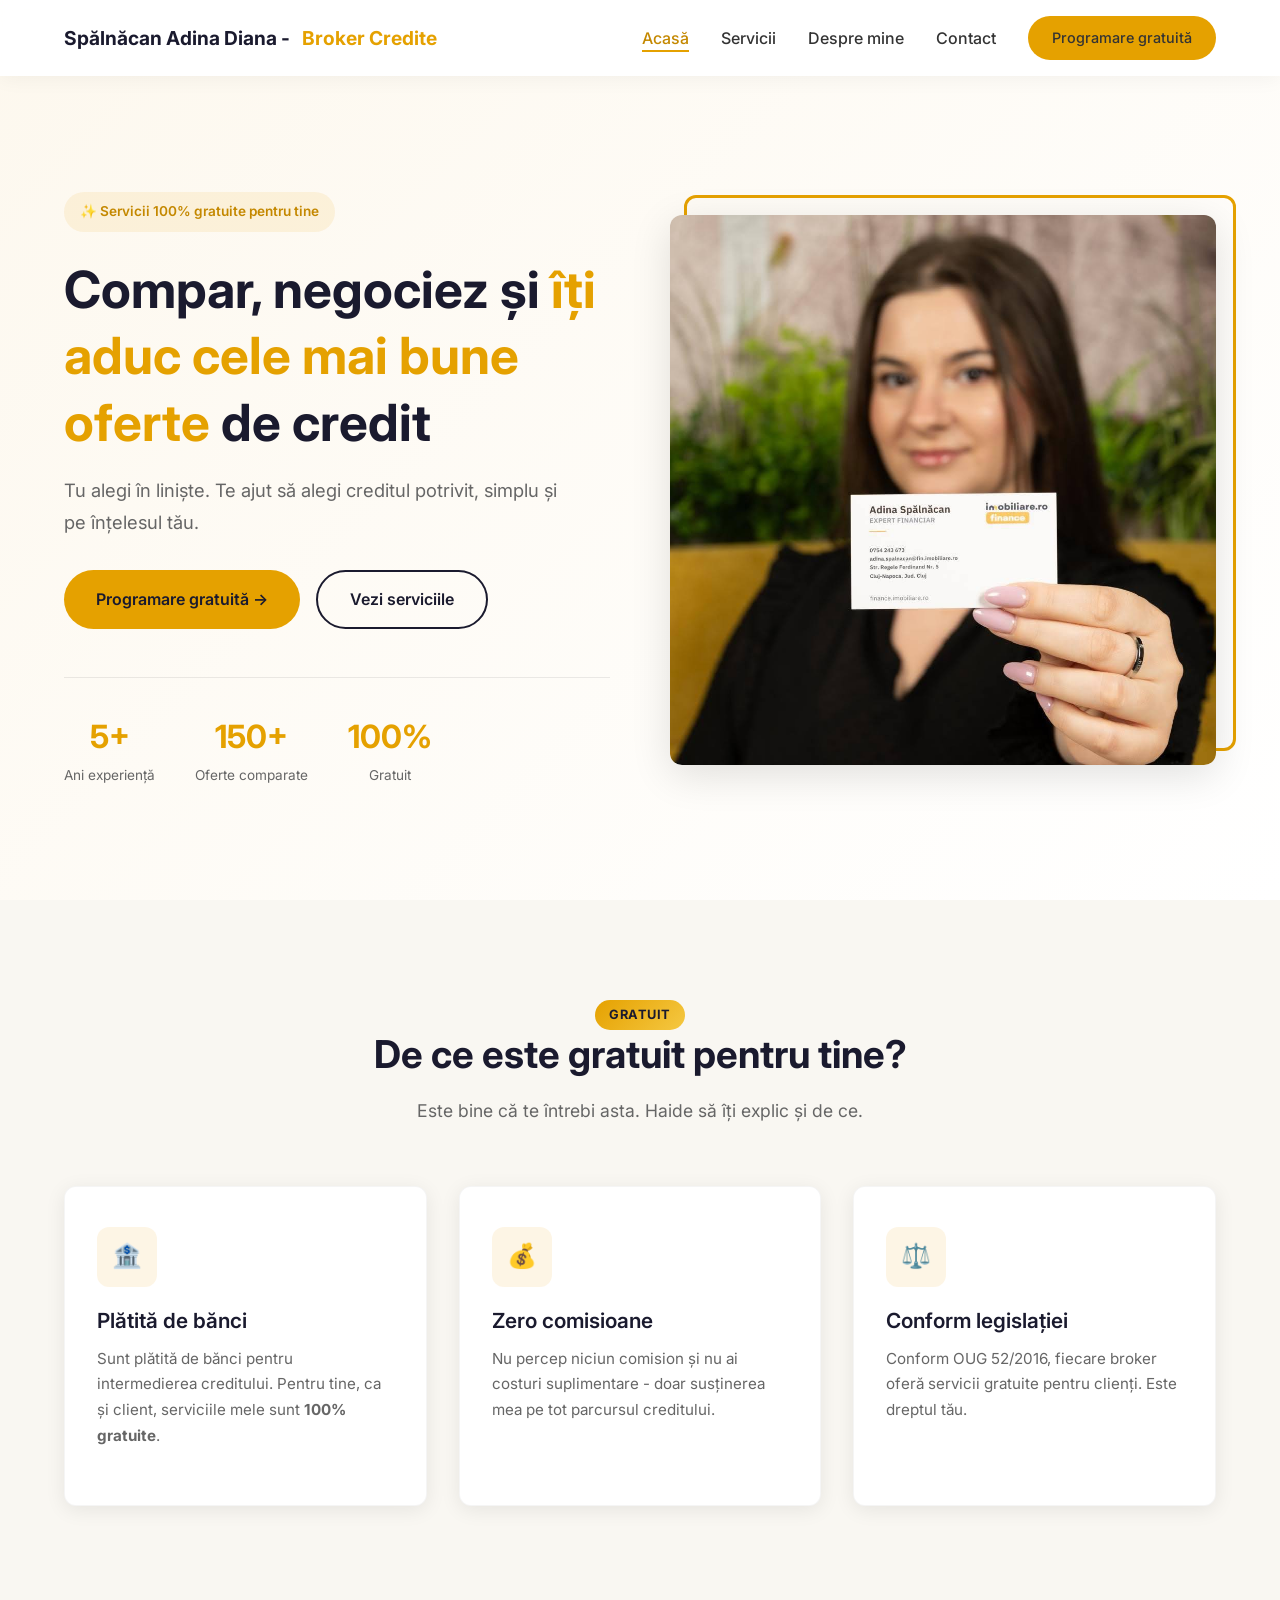
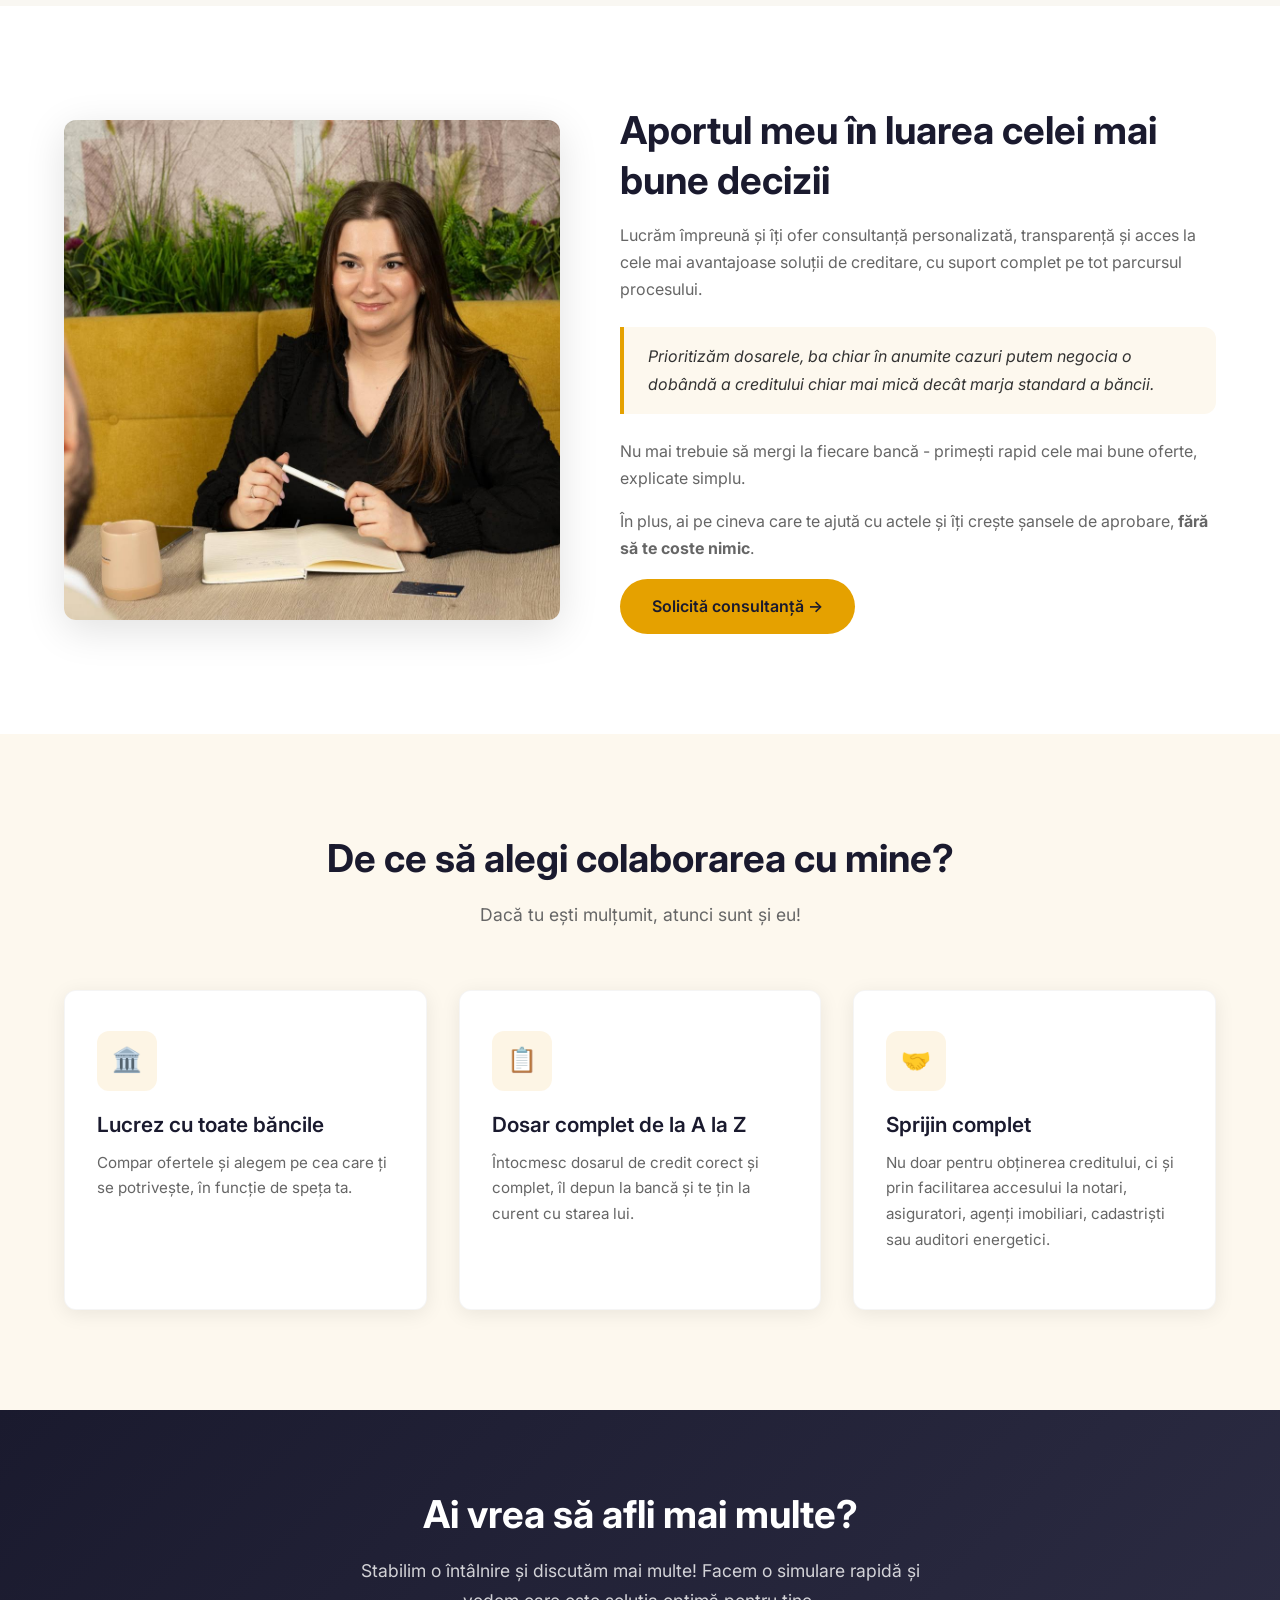
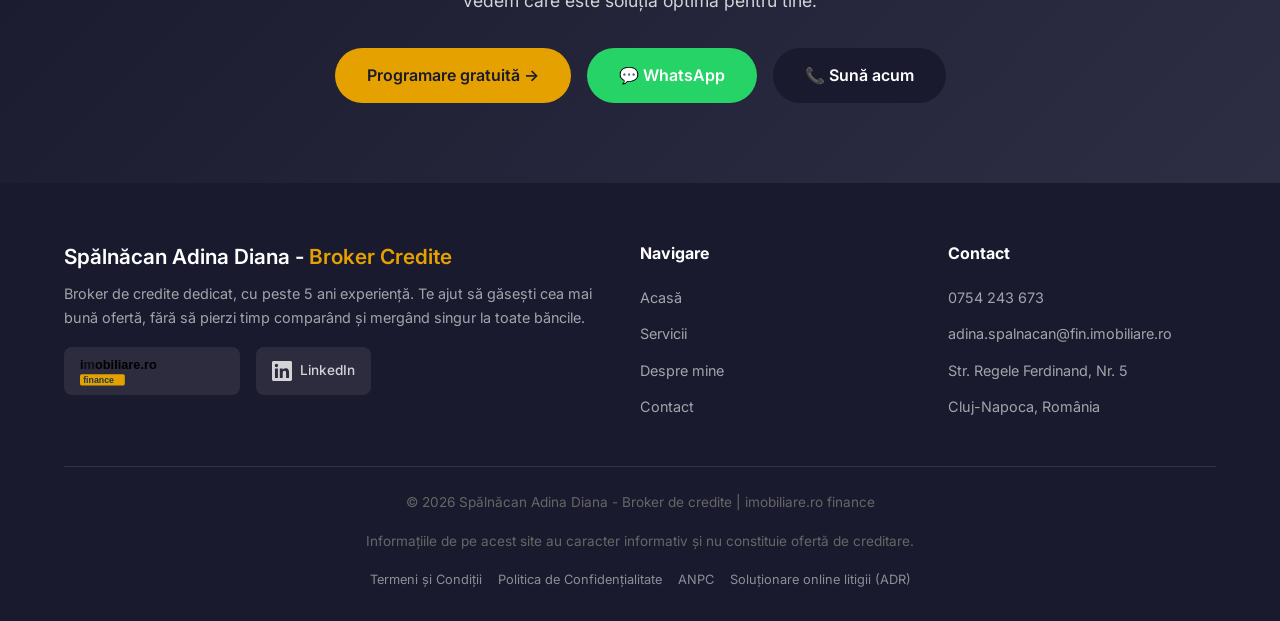
==== commit 4f411baa: "Add imobiliare.ro finance logo SVG to footer" ====
--- a/index.html
+++ b/index.html
@@ -161,7 +161,7 @@
           <p>Broker de credite dedicat, cu peste 5 ani experiență. Te ajut să găsești cea mai bună ofertă, fără să pierzi timp comparând și mergând singur la toate băncile.</p>
           <div class="footer-social">
             <a href="https://finance.imobiliare.ro/broker/adina-spalnacan" target="_blank" rel="noopener">
-              <img src="https://finance.imobiliare.ro/favicon.ico" alt="imobiliare.ro finance"> imobiliare.ro
+              <img src="img/imobiliare-finance-logo.svg" alt="imobiliare.ro finance" style="height: 32px;">
             </a>
             <a href="https://www.linkedin.com/in/adina-sp%C4%83ln%C4%83can-6b1149241/" target="_blank" rel="noopener">
               <svg width="20" height="20" viewBox="0 0 24 24" fill="currentColor"><path d="M20.447 20.452h-3.554v-5.569c0-1.328-.027-3.037-1.852-3.037-1.853 0-2.136 1.445-2.136 2.939v5.667H9.351V9h3.414v1.561h.046c.477-.9 1.637-1.85 3.37-1.85 3.601 0 4.267 2.37 4.267 5.455v6.286zM5.337 7.433a2.062 2.062 0 01-2.063-2.065 2.064 2.064 0 112.063 2.065zm1.782 13.019H3.555V9h3.564v11.452zM22.225 0H1.771C.792 0 0 .774 0 1.729v20.542C0 23.227.792 24 1.771 24h20.451C23.2 24 24 23.227 24 22.271V1.729C24 .774 23.2 0 22.222 0h.003z"/></svg>
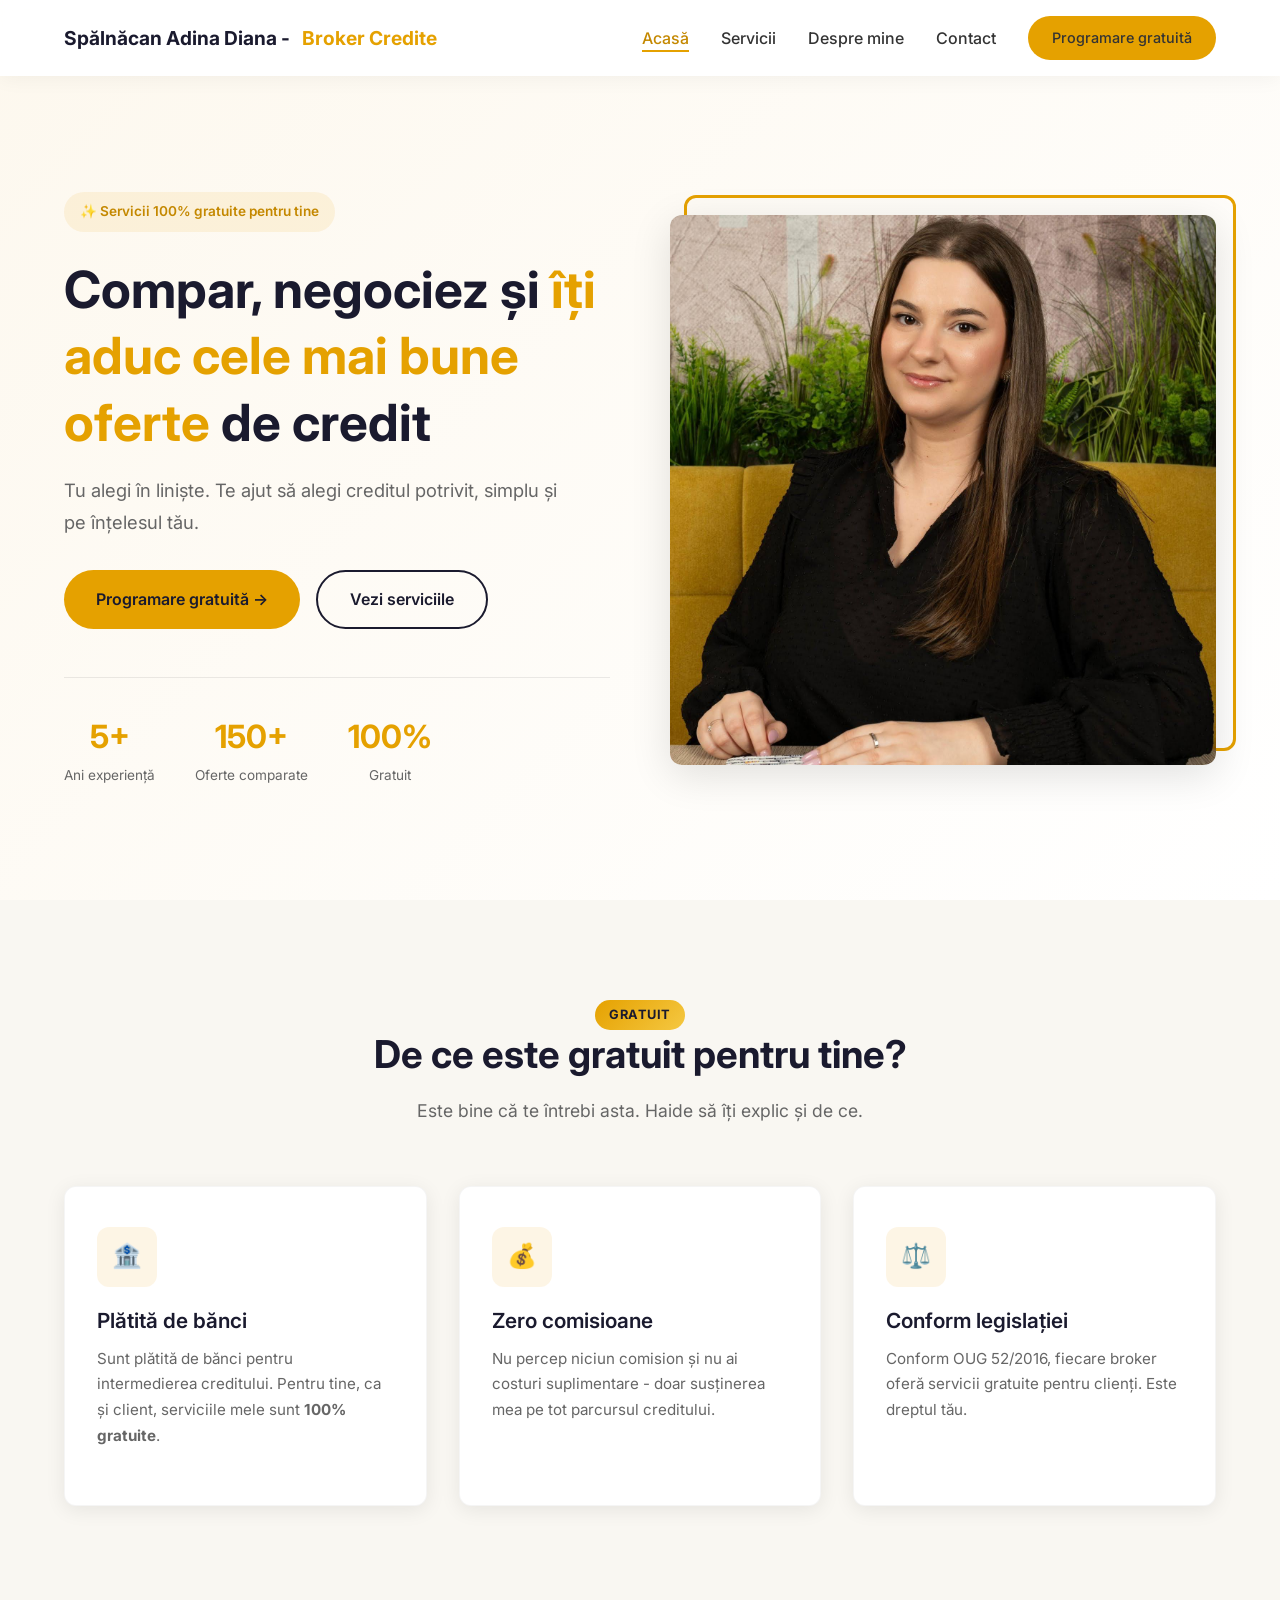
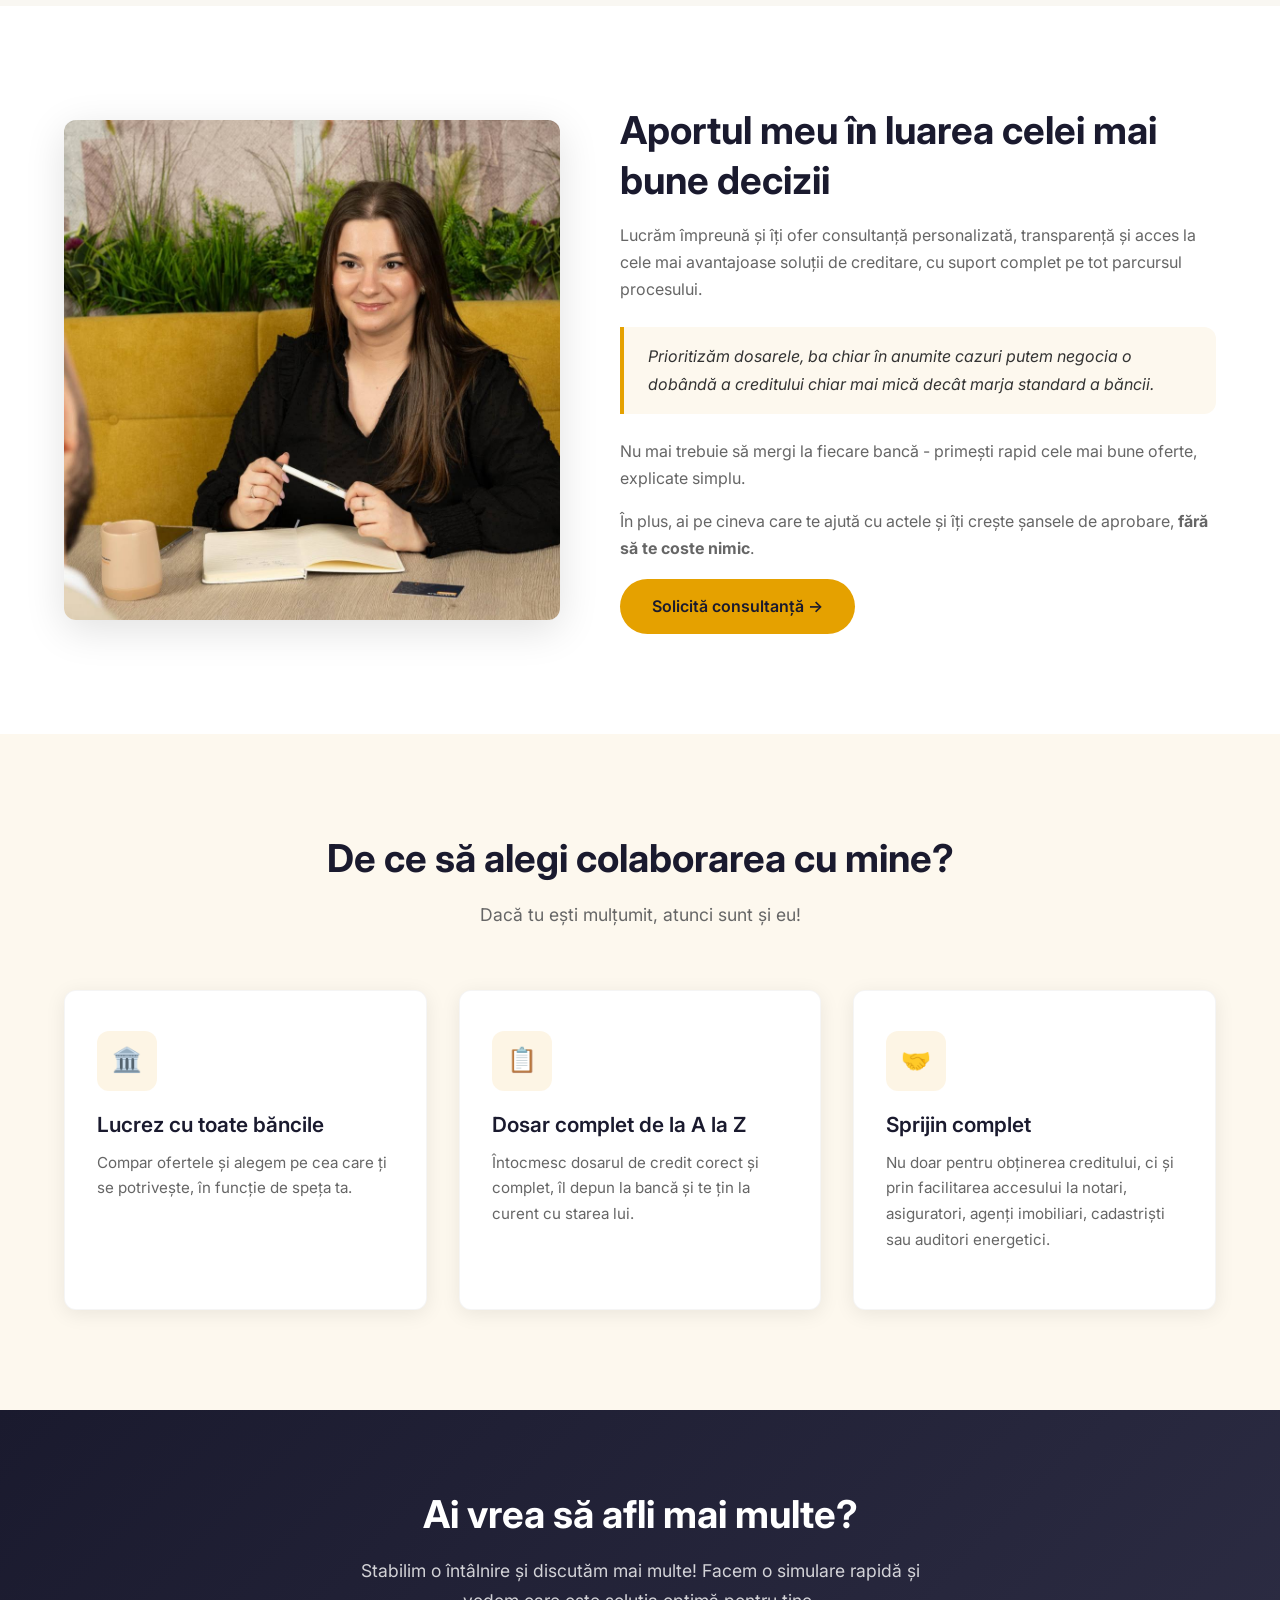
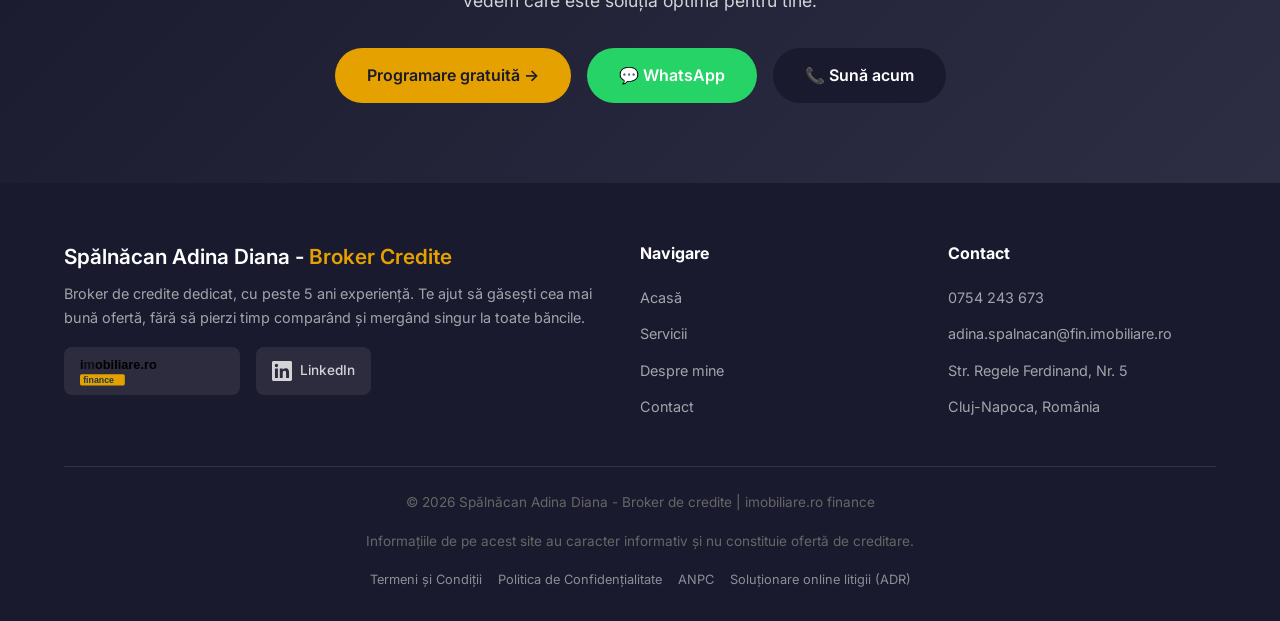
==== commit 7c73d016: "Swap hero photo to WA0004, replace WA0003 with WA0000 on despre, recenter WA0002" ====
--- a/index.html
+++ b/index.html
@@ -60,7 +60,7 @@
         </div>
       </div>
       <div class="hero-image fade-in">
-        <img src="IMG-20260504-WA0003.jpg" alt="Adina Spălnăcan - Broker de credite">
+        <img src="IMG-20260504-WA0004.jpg" alt="Adina Spălnăcan - Broker de credite">
       </div>
     </div>
   </section>
@@ -146,7 +146,7 @@
       <p>Stabilim o întâlnire și discutăm mai multe! Facem o simulare rapidă și vedem care este soluția optimă pentru tine.</p>
       <div class="cta-buttons">
         <a href="contact.html" class="btn btn-primary">Programare gratuită →</a>
-        <a href="https://wa.me/40754243673" target="_blank" class="btn btn-whatsapp">💬 WhatsApp</a>
+        <a href="https://wa.me/40754243673" target="_blank" rel="noopener" class="btn btn-whatsapp">💬 WhatsApp</a>
         <a href="tel:+40754243673" class="btn btn-phone">📞 Sună acum</a>
       </div>
     </div>
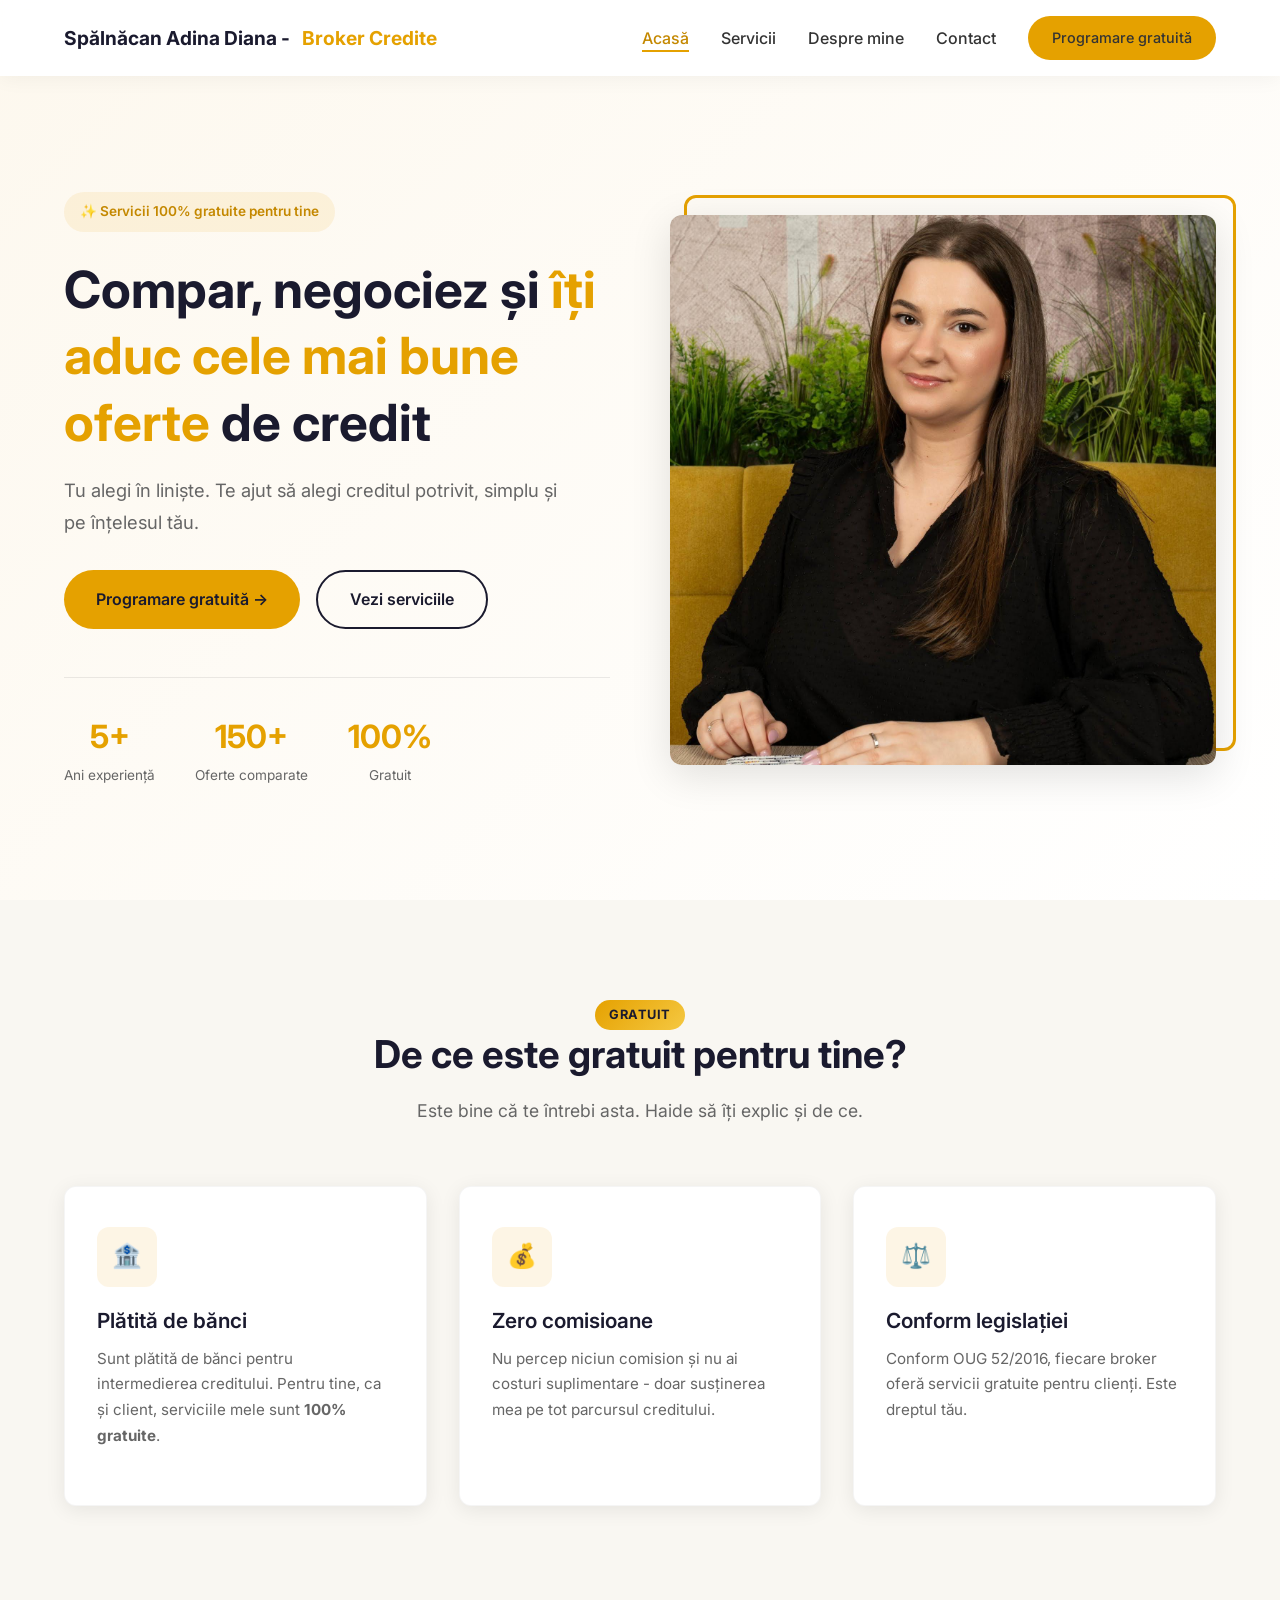
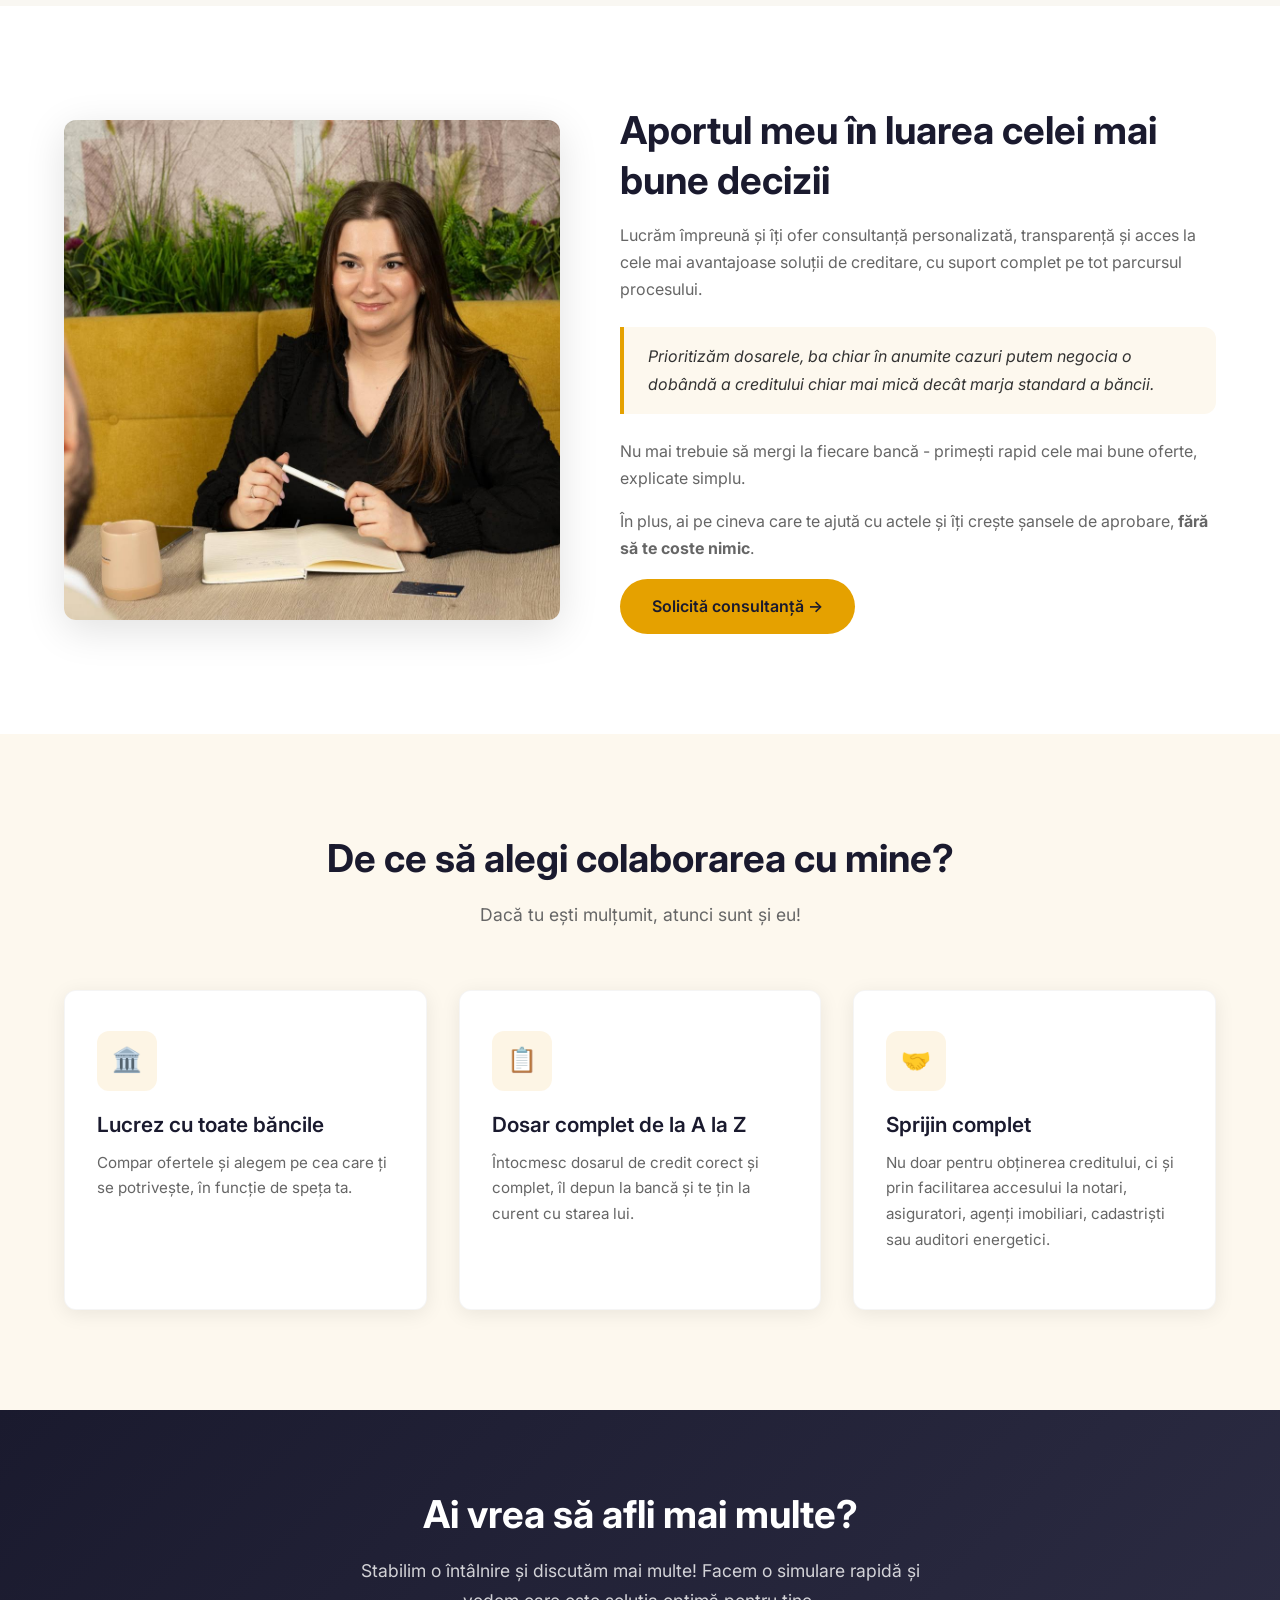
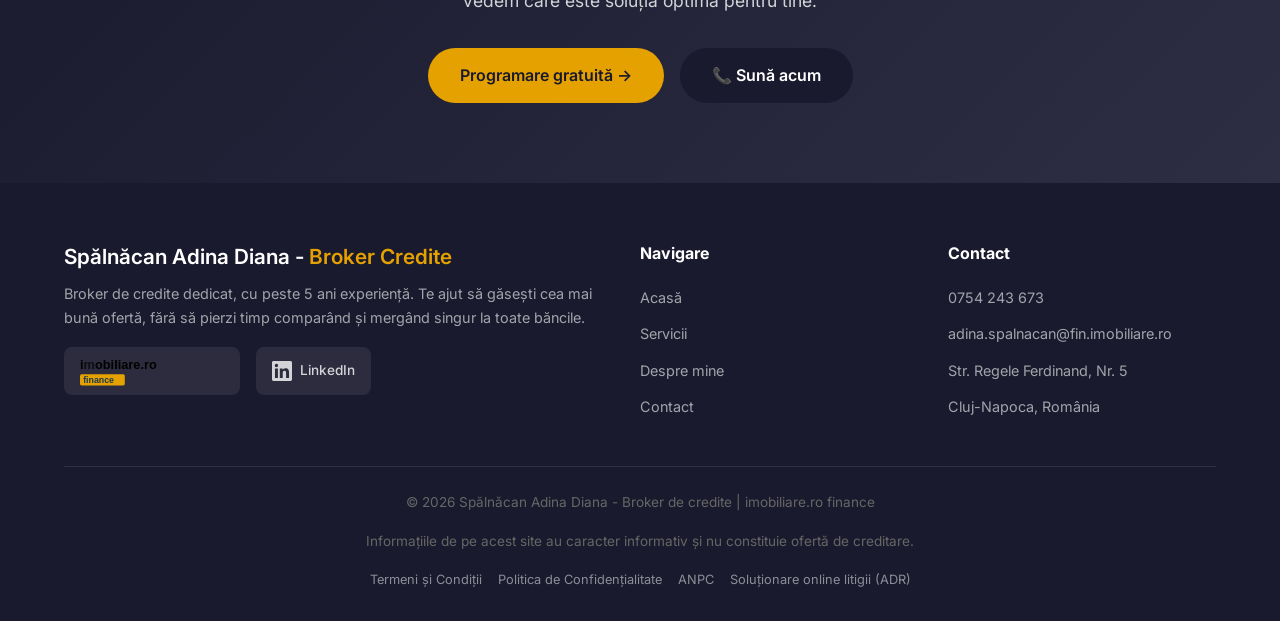
==== commit 5e7a7f6b: "Minor whitespace fix" ====
--- a/index.html
+++ b/index.html
@@ -43,7 +43,7 @@
         <div class="hero-buttons">
           <a href="contact.html" class="btn btn-primary">Programare gratuită →</a>
           <a href="servicii.html" class="btn btn-secondary">Vezi serviciile</a>
-        </div>
+        </div> 
         <div class="hero-stats">
           <div class="stat-item">
             <div class="stat-number">5+</div>
--- a/css/styles.css
+++ b/css/styles.css
@@ -815,6 +815,12 @@
   }
 }
 
+@media (min-width: 769px) {
+  .btn-whatsapp {
+    display: none;
+  }
+}
+
 @media (max-width: 768px) {
   .nav-links {
     position: fixed;
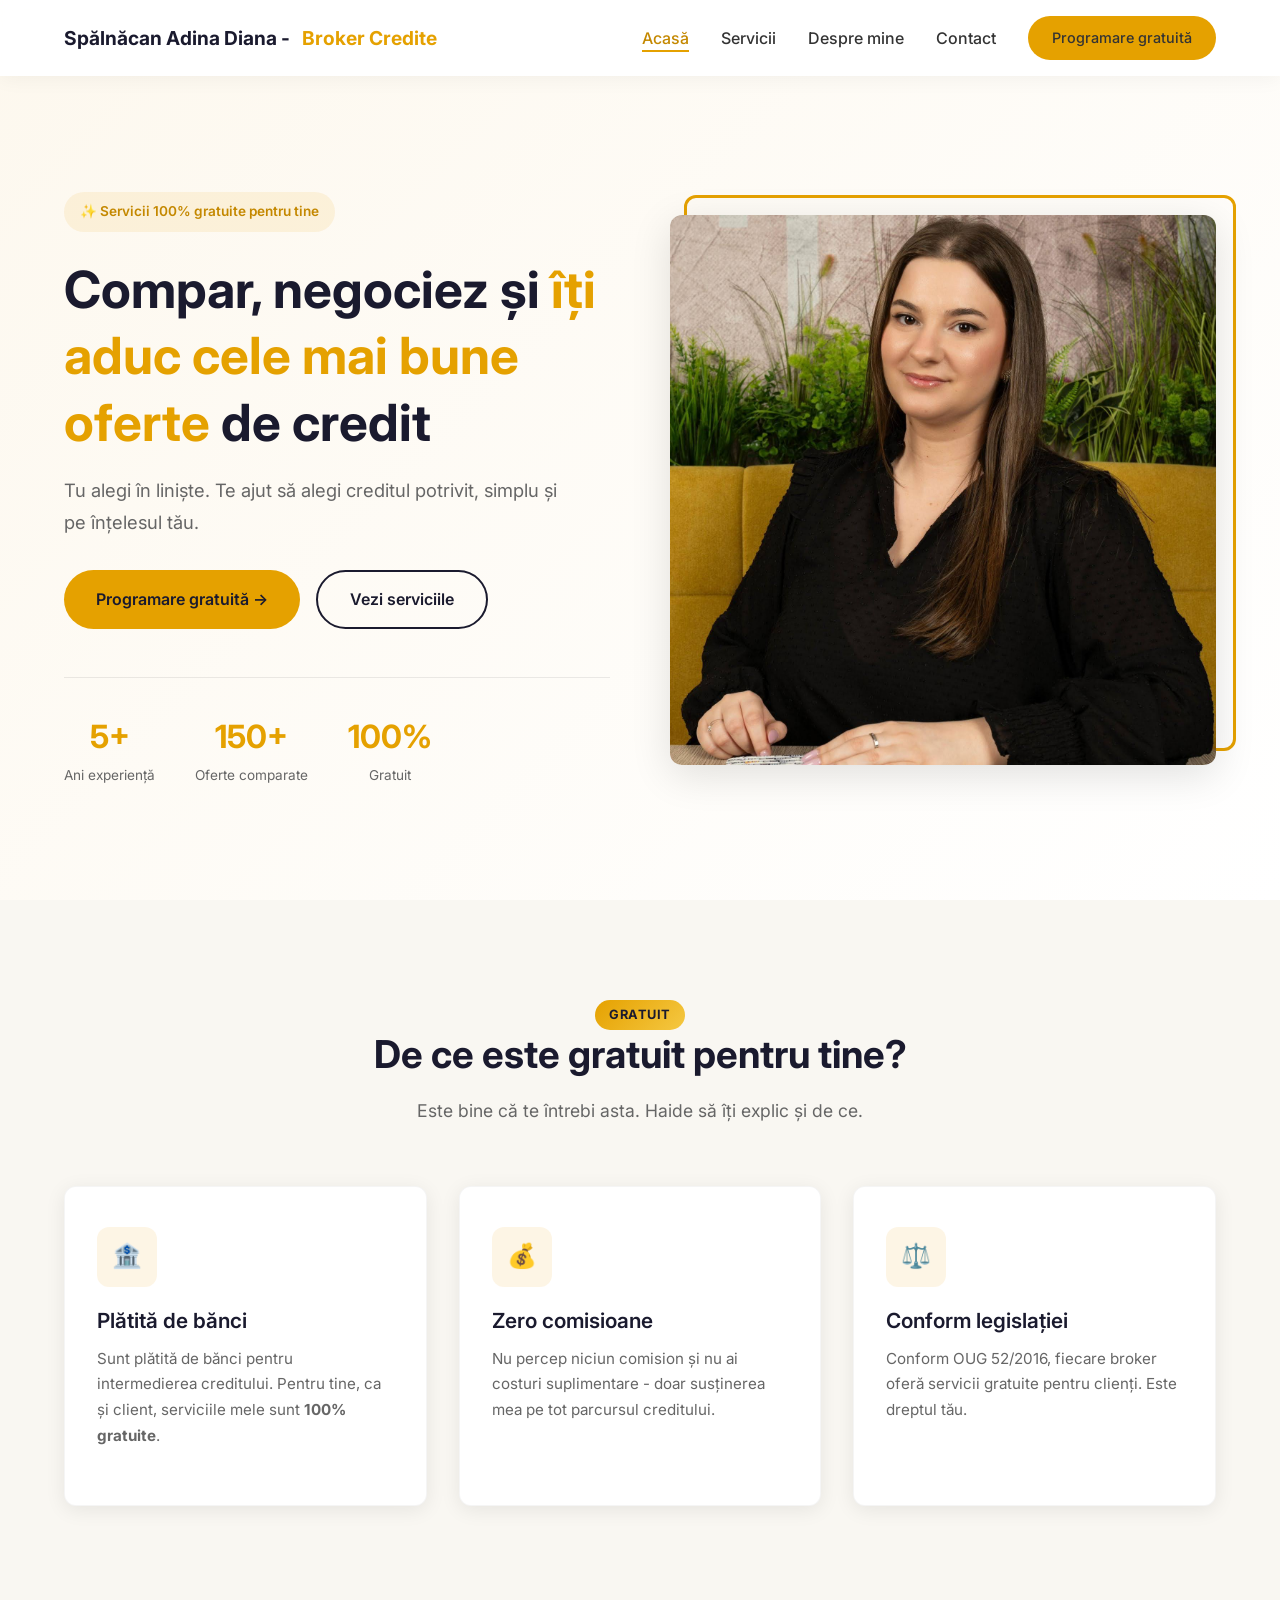
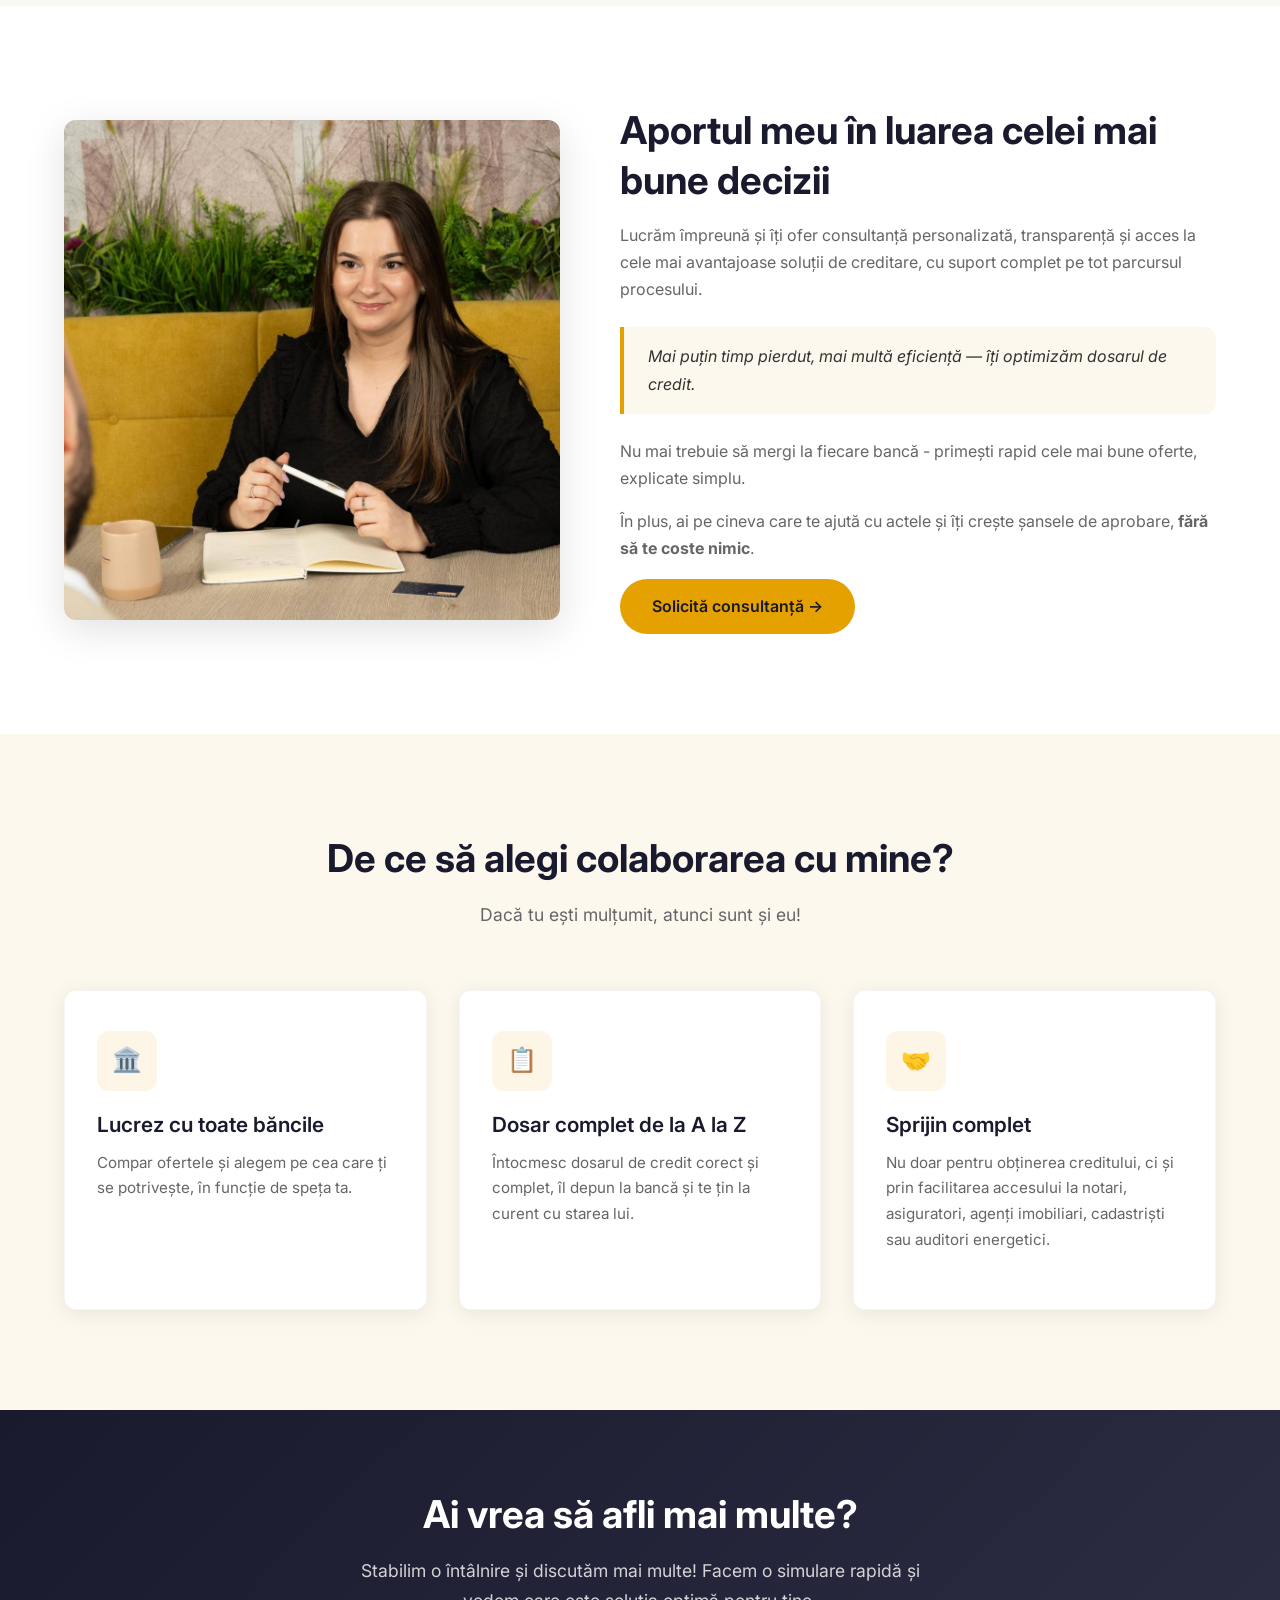
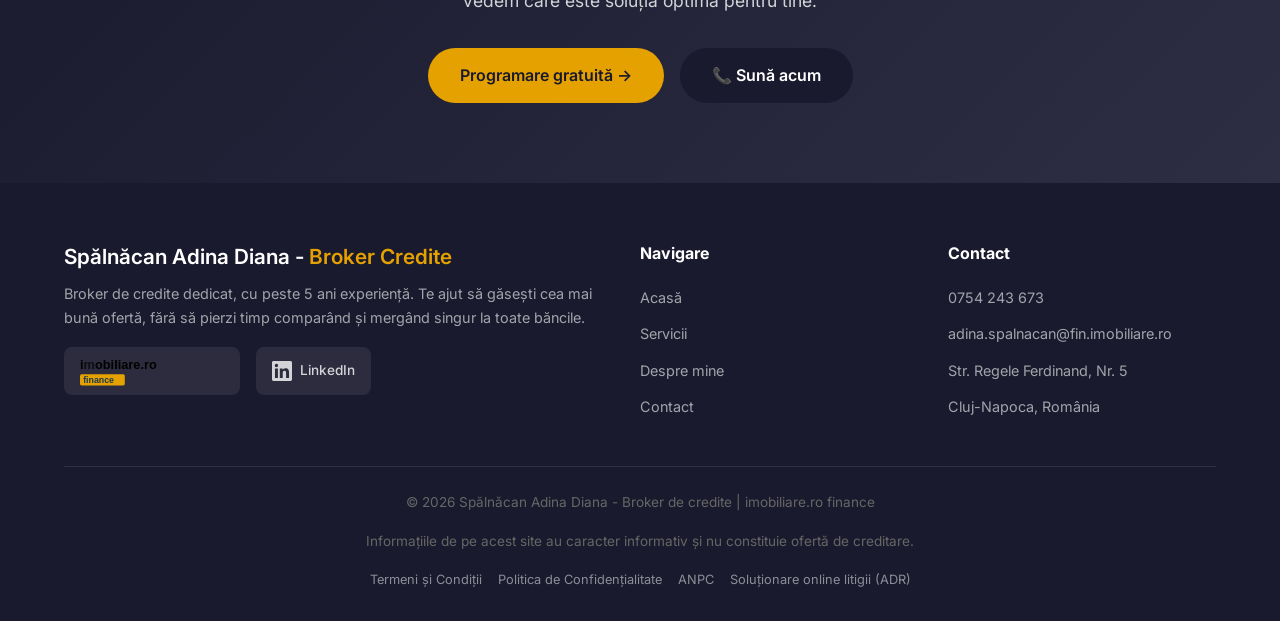
==== commit 4a95a8ae: "Update blockquote text in about section" ====
--- a/index.html
+++ b/index.html
@@ -103,7 +103,7 @@
         <div class="about-content fade-in">
           <h2>Aportul meu în luarea celei mai bune decizii</h2>
           <p>Lucrăm împreună și îți ofer consultanță personalizată, transparență și acces la cele mai avantajoase soluții de creditare, cu suport complet pe tot parcursul procesului.</p>
-          <blockquote>Prioritizăm dosarele, ba chiar în anumite cazuri putem negocia o dobândă a creditului chiar mai mică decât marja standard a băncii.</blockquote>
+          <blockquote>Mai puțin timp pierdut, mai multă eficiență — îți optimizăm dosarul de credit.</blockquote>
           <p>Nu mai trebuie să mergi la fiecare bancă - primești rapid cele mai bune oferte, explicate simplu.</p>
           <p>În plus, ai pe cineva care te ajută cu actele și îți crește șansele de aprobare, <strong>fără să te coste nimic</strong>.</p>
           <a href="contact.html" class="btn btn-primary">Solicită consultanță →</a>
